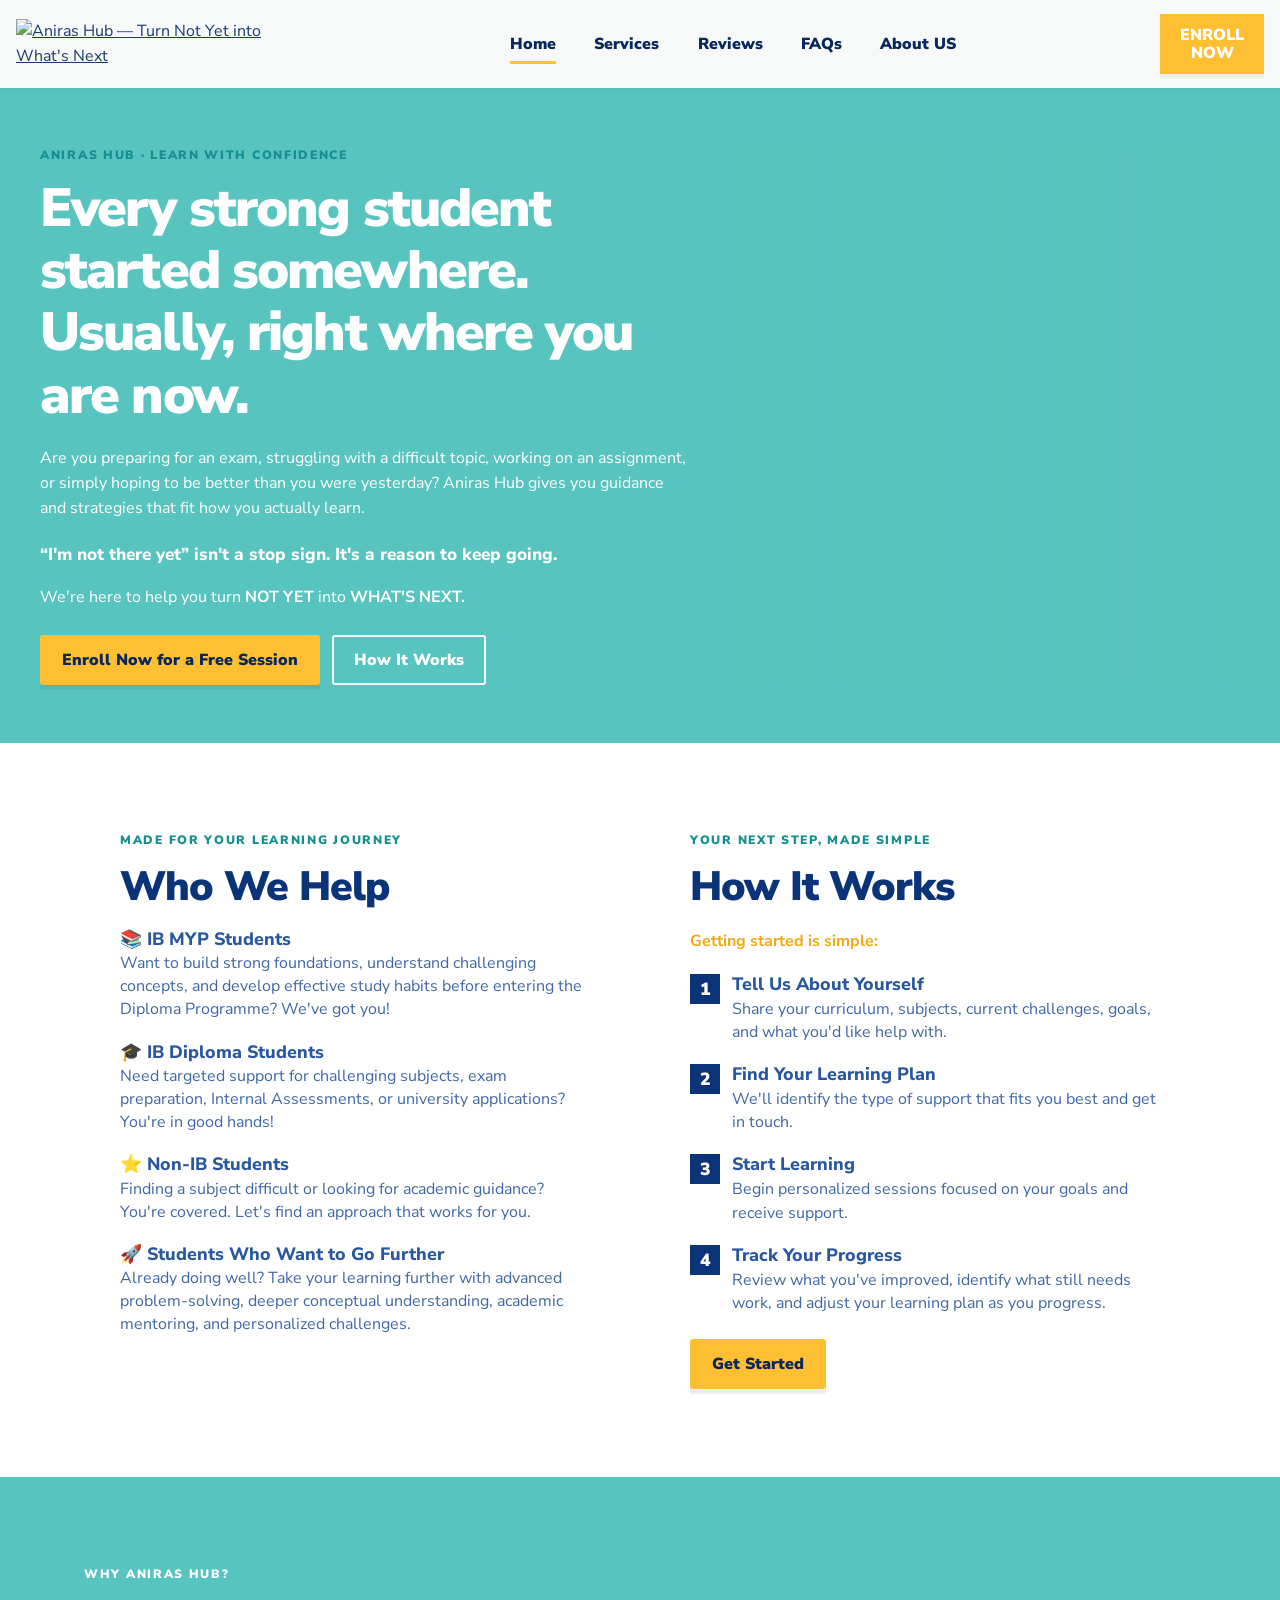
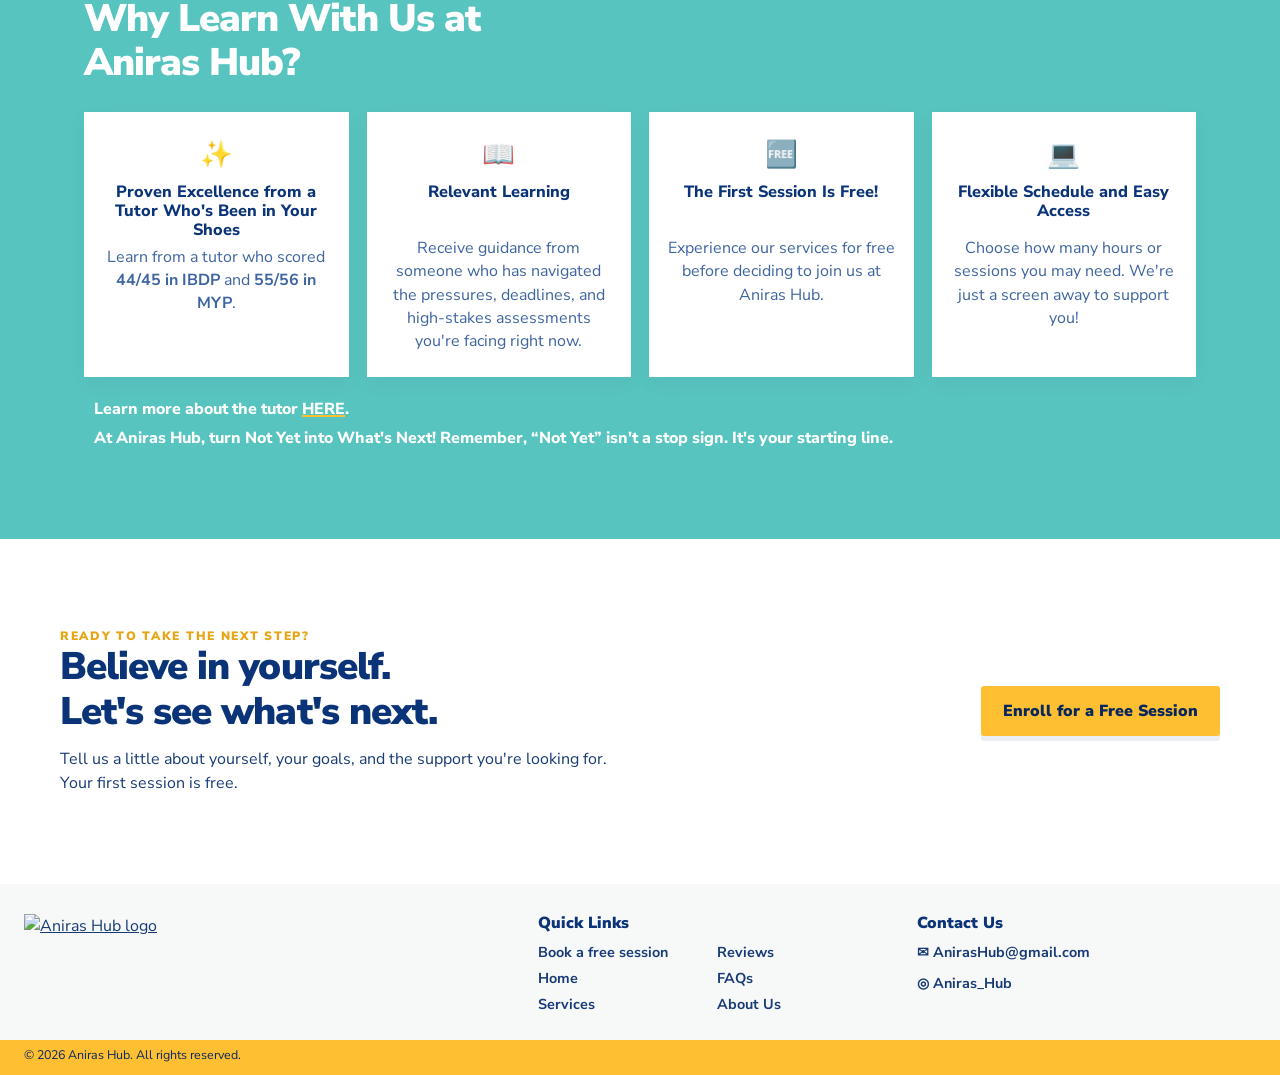
==== index.html @ 7d66f6ef "Add files via upload" ====
<!doctype html>
<html lang="en">
<head>
  <meta charset="utf-8">
  <meta name="viewport" content="width=device-width, initial-scale=1">
  <meta name="description" content="Personalized tutoring and academic guidance for IB MYP, IB Diploma, and other students at Aniras Hub.">
  <title>Aniras Hub | Turn Not Yet into What's Next</title>
  <link rel="icon" href="assets/aniras-hub-logo.png">
  <link rel="preconnect" href="https://fonts.googleapis.com">
  <link rel="preconnect" href="https://fonts.gstatic.com" crossorigin>
  <link href="https://fonts.googleapis.com/css2?family=Nunito+Sans:wght@400;500;600;700;800;900&display=swap" rel="stylesheet">
  <link rel="stylesheet" href="styles.css">
  <script src="script.js" defer></script>
</head>
<body>
  <div id="site-header"></div>
  <main>
    <section class="hero home-hero">
      <div class="hero-copy">
        <p class="eyebrow">ANIRAS HUB · LEARN WITH CONFIDENCE</p>
        <h1>Every strong student started somewhere.<br><span>Usually, right where you are now.</span></h1>
        <p>Are you preparing for an exam, struggling with a difficult topic, working on an assignment, or simply hoping to be better than you were yesterday? Aniras Hub gives you guidance and strategies that fit how you actually learn.</p>
        <p class="hero-emphasis">“I'm not there yet” isn't a stop sign. It's a reason to keep going.</p>
        <p>We're here to help you turn <strong>NOT YET</strong> into <strong>WHAT'S NEXT.</strong></p>
        <div class="button-row">
          <a class="button button-yellow" href="https://forms.gle/1qeqk1FDT8qyGmPd8" target="_blank" rel="noopener">Enroll Now for a Free Session</a>
          <a class="button button-outline" href="#who-we-help">How It Works</a>
        </div>
      </div>
      <div class="hero-photo-wrap">
        <!-- IMAGE LOCATION: replace assets/students.jpg with your own file or change the URL here. -->
        <img src="assets/students.jpg" alt="Students learning together in a library" class="hero-photo">
      </div>
    </section>

    <section class="split-section section-pad" id="who-we-help">
      <div class="who-list">
        <p class="eyebrow">MADE FOR YOUR LEARNING JOURNEY</p>
        <h2>Who We Help</h2>
        <article class="audience-item"><h3>📚 IB MYP Students</h3><p>Want to build strong foundations, understand challenging concepts, and develop effective study habits before entering the Diploma Programme? We've got you!</p></article>
        <article class="audience-item"><h3>🎓 IB Diploma Students</h3><p>Need targeted support for challenging subjects, exam preparation, Internal Assessments, or university applications? You're in good hands!</p></article>
        <article class="audience-item"><h3>⭐ Non-IB Students</h3><p>Finding a subject difficult or looking for academic guidance? You're covered. Let's find an approach that works for you.</p></article>
        <article class="audience-item"><h3>🚀 Students Who Want to Go Further</h3><p>Already doing well? Take your learning further with advanced problem-solving, deeper conceptual understanding, academic mentoring, and personalized challenges.</p></article>
      </div>
      <div class="steps-list">
        <p class="eyebrow">YOUR NEXT STEP, MADE SIMPLE</p>
        <h2>How It Works</h2>
        <p class="section-intro">Getting started is simple:</p>
        <ol class="steps">
          <li><span class="step-number">1</span><div><h3>Tell Us About Yourself</h3><p>Share your curriculum, subjects, current challenges, goals, and what you'd like help with.</p></div></li>
          <li><span class="step-number">2</span><div><h3>Find Your Learning Plan</h3><p>We'll identify the type of support that fits you best and get in touch.</p></div></li>
          <li><span class="step-number">3</span><div><h3>Start Learning</h3><p>Begin personalized sessions focused on your goals and receive support.</p></div></li>
          <li><span class="step-number">4</span><div><h3>Track Your Progress</h3><p>Review what you've improved, identify what still needs work, and adjust your learning plan as you progress.</p></div></li>
        </ol>
        <a class="button button-yellow" href="https://forms.gle/1qeqk1FDT8qyGmPd8" target="_blank" rel="noopener">Get Started</a>
      </div>
    </section>

    <section class="benefits-section section-pad">
      <div class="container">
        <p class="eyebrow eyebrow-light">WHY ANIRAS HUB?</p>
        <h2>Why Learn With Us at<br>Aniras Hub?</h2>
        <div class="benefit-grid">
          <article class="benefit-card"><span class="benefit-icon">✨</span><h3>Proven Excellence from a Tutor Who's Been in Your Shoes</h3><p>Learn from a tutor who scored <strong>44/45 in IBDP</strong> and <strong>55/56 in MYP</strong>.</p></article>
          <article class="benefit-card"><span class="benefit-icon">📖</span><h3>Relevant Learning</h3><p>Receive guidance from someone who has navigated the pressures, deadlines, and high-stakes assessments you're facing right now.</p></article>
          <article class="benefit-card"><span class="benefit-icon">🆓</span><h3>The First Session Is Free!</h3><p>Experience our services for free before deciding to join us at Aniras Hub.</p></article>
          <article class="benefit-card"><span class="benefit-icon">💻</span><h3>Flexible Schedule and Easy Access</h3><p>Choose how many hours or sessions you may need. We're just a screen away to support you!</p></article>
        </div>
        <p class="tutor-link">Learn more about the tutor <a href="about.html">HERE</a>.</p>
        <p class="brand-line">At Aniras Hub, turn Not Yet into What's Next! Remember, “Not Yet” isn't a stop sign. It's your starting line.</p>
      </div>
    </section>

    <section class="final-cta section-pad">
      <div><p class="eyebrow">READY TO TAKE THE NEXT STEP?</p><h2>Believe in yourself.<br>Let's see what's next.</h2><p>Tell us a little about yourself, your goals, and the support you're looking for.<br>Your first session is free.</p></div>
      <a class="button button-yellow" href="https://forms.gle/1qeqk1FDT8qyGmPd8" target="_blank" rel="noopener">Enroll for a Free Session</a>
    </section>
  </main>
  <div id="site-footer"></div>
</body>
</html>
---- styles.css ----
:root{--navy:#0b3478;--navy-dark:#08285d;--teal:#58c4bf;--teal-dark:#168f92;--yellow:#ffbf32;--yellow-hover:#e9a90e;--paper:#f7f8f8;--white:#fff;--ink:#183b76;--muted:#506b9b;--line:#dce7e8;--shadow:0 12px 32px rgba(9,47,104,.10);--radius:18px}*{box-sizing:border-box}html{scroll-behavior:smooth;scroll-padding-top:100px}body{margin:0;font-family:'Nunito Sans',Arial,sans-serif;color:var(--ink);line-height:1.55;background:#fff}img{max-width:100%;display:block}a{color:inherit}h1,h2,h3,p{margin-top:0}h1,h2,h3{line-height:1.16;color:var(--navy)}h1{font-size:clamp(2.25rem,4.5vw,4.25rem);font-weight:900;letter-spacing:-.035em;margin-bottom:1.2rem}h2{font-size:clamp(1.8rem,3vw,2.8rem);font-weight:900;letter-spacing:-.025em;margin-bottom:1.15rem}h3{font-size:1.12rem;font-weight:800;margin-bottom:.4rem}p{margin-bottom:1rem}.container{width:min(1160px,calc(100% - 48px));margin-inline:auto}.section-pad{padding:clamp(48px,7vw,88px) max(24px,calc((100vw - 1160px)/2))}.eyebrow{font-size:.76rem;letter-spacing:.14em;font-weight:900;color:var(--teal-dark);margin-bottom:.8rem}.eyebrow-light{color:#fff}.lead{font-size:1.2rem;font-weight:700}.button{display:inline-flex;justify-content:center;align-items:center;gap:.5rem;padding:13px 20px;border-radius:3px;font-weight:900;text-decoration:none;text-align:center;line-height:1.25;transition:background .2s ease,transform .2s ease,box-shadow .2s ease;border:2px solid transparent;cursor:pointer}.button:hover,.button:focus-visible{transform:translateY(-2px)}.button-yellow{background:var(--yellow);color:var(--navy-dark);box-shadow:0 5px 0 rgba(8,40,93,.08)}.button-yellow:hover,.button-yellow:focus-visible{background:var(--yellow-hover)}.button-outline{border-color:rgba(255,255,255,.9);color:#fff;background:transparent}.button-outline:hover,.button-outline:focus-visible{background:rgba(255,255,255,.16)}.button-row{display:flex;gap:12px;flex-wrap:wrap;margin-top:1.6rem}
/* Shared header and footer are inserted by script.js. */
.site-header{background:var(--paper);position:sticky;top:0;z-index:50;box-shadow:0 2px 8px rgba(0,0,0,.025)}.nav-inner{width:min(1280px,calc(100% - 32px));min-height:88px;margin:auto;display:flex;align-items:center;justify-content:space-between;gap:24px}.brand{display:flex;align-items:center;flex:0 1 290px;min-width:145px}.brand img{width:100%;max-width:275px;max-height:76px;object-fit:contain}.nav-links{display:flex;align-items:center;gap:clamp(16px,3vw,42px)}.nav-links a{position:relative;text-decoration:none;color:var(--navy-dark);font-size:1rem;font-weight:900;padding:12px 0;white-space:nowrap}.nav-links a::after{content:"";position:absolute;left:0;right:0;bottom:4px;height:3px;background:var(--yellow);transform:scaleX(0);transform-origin:left;transition:transform .2s ease}.nav-links a:hover::after,.nav-links a:focus-visible::after,.nav-links a[aria-current="page"]::after{transform:scaleX(1)}.nav-enroll{background:var(--yellow);color:#fff;text-decoration:none;font-weight:900;line-height:1.15;text-align:center;padding:12px 16px;min-width:104px;transition:background .2s ease;box-shadow:0 4px 0 rgba(8,40,93,.04)}.nav-enroll:hover,.nav-enroll:focus-visible{background:var(--yellow-hover)}.menu-toggle{display:none;background:none;border:0;color:var(--navy);font-size:1.8rem;cursor:pointer}.site-footer{background:var(--paper);border-bottom:6px solid var(--yellow)}.footer-inner{width:min(1280px,calc(100% - 48px));margin:auto;display:grid;grid-template-columns:1.4fr 1fr 1fr;gap:40px;padding:30px 0 24px;align-items:start}.footer-brand img{width:250px;max-height:90px;object-fit:contain}.footer-column h2{font-size:1rem;margin:0 0 8px;letter-spacing:0}.footer-links{display:grid;grid-template-columns:repeat(2,minmax(100px,1fr));gap:4px 18px}.footer-column a{font-size:.9rem;text-decoration:none;font-weight:700}.footer-column a:hover{text-decoration:underline;color:var(--teal-dark)}.contact-list{display:grid;gap:9px}.copyright{background:var(--yellow);color:var(--navy-dark);font-size:.78rem;padding:5px max(24px,calc((100vw - 1280px)/2));margin:0}
/* Home */.hero{background:var(--teal);color:#fff;position:relative;overflow:hidden}.home-hero{min-height:445px;display:grid;grid-template-columns:1.15fr .85fr;align-items:center;padding:58px max(24px,calc((100vw - 1200px)/2));gap:20px}.hero-copy{position:relative;z-index:2;max-width:700px}.hero-copy h1{color:#fff;font-size:clamp(2.2rem,4.2vw,3.7rem)}.hero-copy h1 span{color:#fff}.hero-copy p{max-width:650px}.hero-emphasis{font-size:1.08rem;font-weight:800;margin-top:1.35rem}.hero-photo-wrap{position:relative;align-self:stretch;min-height:330px;margin-right:calc((min(1200px,100vw - 48px) - 100vw)/2);overflow:hidden}.hero-photo-wrap::before{content:"";position:absolute;inset:0;z-index:1;pointer-events:none;background:linear-gradient(90deg,var(--teal) 0%,rgba(88,196,191,.68) 13%,rgba(88,196,191,.08) 48%,rgba(88,196,191,.05) 80%,var(--teal) 100%),linear-gradient(0deg,rgba(88,196,191,.35),transparent 30%,transparent 70%,rgba(88,196,191,.25))}.hero-photo{width:100%;height:100%;position:absolute;inset:0;object-fit:cover;object-position:center;mix-blend-mode:multiply;opacity:.94}.split-section{display:grid;grid-template-columns:1fr 1fr;gap:clamp(36px,8vw,100px);width:min(1160px,100%);margin:auto}.split-section h2{font-size:clamp(2rem,3.2vw,2.8rem)}.audience-item{margin:0 0 1.25rem}.audience-item h3{color:#2857a0;margin-bottom:.15rem}.audience-item p,.steps p{color:#3f67a5;margin-bottom:0;line-height:1.45}.section-intro{color:#f0a915;font-weight:700}.steps{padding:0;margin:20px 0 24px;list-style:none;display:grid;gap:20px}.steps li{display:grid;grid-template-columns:30px 1fr;gap:12px}.step-number{background:var(--navy);color:#fff;font-weight:900;font-size:1.1rem;text-align:center;height:30px;line-height:30px}.steps h3{color:#2857a0;margin-bottom:.2rem}.benefits-section{background:var(--teal);color:#fff}.benefits-section h2{color:#fff}.benefit-grid{display:grid;grid-template-columns:repeat(4,1fr);gap:18px;margin:26px 0 20px}.benefit-card{background:#fff;color:#3e65a0;padding:22px 18px 24px;text-align:center;min-height:210px;box-shadow:0 6px 18px rgba(8,40,93,.05)}.benefit-card h3{font-size:1.02rem;min-height:48px}.benefit-card p{margin-bottom:0;line-height:1.45}.benefit-icon{display:block;font-size:1.65rem;margin-bottom:8px}.tutor-link{font-weight:800;margin:14px 10px 4px}.tutor-link a{color:#fff;text-decoration:underline;text-decoration-color:var(--yellow);text-decoration-thickness:2px}.brand-line{font-weight:800;margin:0 10px}.final-cta{display:flex;align-items:center;justify-content:space-between;gap:30px}.final-cta h2{margin-bottom:12px}.final-cta p{margin-bottom:0}.final-cta .eyebrow{color:#e7a514}
/* Services */.page-hero{background:var(--teal);color:white;text-align:center;padding:65px 24px 72px}.page-hero h1{color:white;max-width:900px;margin-inline:auto}.page-hero>p:not(.eyebrow){max-width:750px;margin-inline:auto;font-size:1.08rem}.services-grid{display:grid;grid-template-columns:repeat(3,1fr);gap:24px;align-items:stretch}.service-card{background:#fff6d9;border:1px solid #f7d36b;border-radius:12px;padding:26px 25px;box-shadow:var(--shadow)}.service-card-head{display:flex;gap:10px;align-items:center;border-bottom:2px solid var(--yellow);padding-bottom:15px;margin-bottom:15px}.service-card-head>span{font-size:1.6rem}.service-card h2{font-size:1.25rem;margin:0}.service-card ul{margin:0;padding-left:22px;color:#345d9d}.service-card li{padding:3px 0}.support-cta{background:var(--teal);text-align:center;color:#fff}.support-cta h2{color:#fff}.support-cta p:not(.eyebrow){max-width:780px;margin:0 auto 24px}
/* Reviews */.review-hero{background:var(--teal);text-align:center;color:#fff;padding:68px 24px 76px}.review-hero h1{color:#fff}.review-hero p:not(.eyebrow){max-width:720px;margin:0 auto 8px}.review-carousel-section{max-width:1200px;margin:auto}.carousel-heading{display:flex;justify-content:space-between;align-items:end;gap:20px;margin-bottom:24px}.carousel-heading h2{margin-bottom:0}.carousel-controls{display:flex;gap:10px}.arrow-button{width:46px;height:46px;border:2px solid var(--navy);border-radius:50%;background:#fff;color:var(--navy);font-size:1.5rem;cursor:pointer;transition:background .2s,color .2s}.arrow-button:hover,.arrow-button:focus-visible{background:var(--navy);color:#fff}.review-viewport{overflow:hidden;touch-action:pan-y;cursor:grab}.review-viewport:active{cursor:grabbing}.review-track{display:grid;grid-template-columns:repeat(2,minmax(0,1fr));gap:24px;transition:transform .42s ease}.review-card{position:relative;border:2px dashed var(--teal);border-radius:18px;padding:34px 32px;min-height:250px;background:#fff;box-shadow:var(--shadow);display:flex;flex-direction:column;justify-content:center}.quote-mark{position:absolute;top:2px;left:16px;font-family:Georgia,serif;font-size:4rem;color:var(--teal);line-height:1}.review-card>p:not(.review-author){font-size:1.08rem;line-height:1.65}.review-author{font-weight:900;color:var(--navy);margin:8px 0 0 auto}.review-placeholder{background:#f7fbfb}.review-placeholder h3{font-size:1.4rem;margin-top:22px}.review-placeholder a{color:var(--navy);font-weight:900}.carousel-hint{font-size:.86rem;color:var(--muted);margin-top:14px}.review-invite{background:var(--teal);color:#fff;text-align:center}.review-invite h2{color:#fff}.review-invite p:not(.eyebrow){max-width:650px;margin:0 auto 24px}.review-bottom-cta{text-align:center}.review-bottom-cta h2{max-width:760px;margin-inline:auto}.review-bottom-cta p{margin-bottom:22px}
/* FAQs */.faq-hero{background:var(--teal);text-align:center;color:#fff;padding:62px 24px 55px}.faq-hero h1{color:#fff}.faq-list{max-width:960px;padding-top:44px;padding-bottom:80px}.faq-item{border-bottom:1px solid rgba(9,52,120,.14);padding:8px 0}.faq-item summary{cursor:pointer;list-style:none;position:relative;display:block;padding:12px 44px 12px 16px;background:#fff8e5;color:var(--navy);font-weight:900;border-radius:12px;transition:background .2s}.faq-item summary::-webkit-details-marker{display:none}.faq-item summary::after{content:"+";position:absolute;right:16px;top:50%;transform:translateY(-50%);font-size:1.45rem;color:#c28a00}.faq-item[open] summary{background:var(--yellow)}.faq-item[open] summary::after{content:"−"}.faq-answer{padding:16px 20px 18px;color:#3e6195}.faq-answer p:last-child{margin-bottom:0}.faq-answer a{color:var(--navy);font-weight:900;text-decoration-color:var(--yellow);text-decoration-thickness:2px}
/* About */.about-hero{background:var(--teal);color:#fff;display:grid;grid-template-columns:1.25fr .75fr;align-items:center;gap:clamp(32px,7vw,90px)}.about-hero h1,.about-hero h2{color:#fff}.about-hero h1{margin-bottom:.6rem}.about-hero h2{font-size:1.7rem}.about-hero p{max-width:740px}.founder-photo-frame{border:8px solid rgba(255,255,255,.55);border-radius:180px 180px 18px 18px;overflow:hidden;max-width:360px;justify-self:center;box-shadow:0 20px 40px rgba(8,40,93,.12)}.founder-photo-frame img{width:100%;aspect-ratio:4/5;object-fit:cover;object-position:center top}.about-story{background:#fff}.narrow-copy{max-width:850px}.narrow-copy h2{max-width:650px}.narrow-copy p{font-size:1.07rem;color:#3e6195}.quote-section{background:#fff8e5;text-align:center}.quote-large{font-size:clamp(1.8rem,4vw,3.2rem);font-weight:900;color:var(--navy);line-height:1.3;max-width:950px;margin:0 auto 20px}.quote-large span{color:#13999b}.quote-small{font-size:1.1rem;font-weight:800;color:#4168a3;margin-bottom:0}.values-section{background:#f7f9fb}.values-grid{display:grid;grid-template-columns:repeat(4,1fr);gap:18px;margin-top:30px}.values-grid article{background:#fff;border-radius:12px;padding:22px;box-shadow:var(--shadow)}.values-grid article>span{color:#e7a514;font-size:1.7rem;font-weight:900}.values-grid h3{margin-top:12px}.values-grid p{color:#526c9b;margin-bottom:0}.about-contact{text-align:center}.about-contact p{color:#526c9b}.contact-links{display:flex;justify-content:center;gap:18px;flex-wrap:wrap}.contact-links a{font-weight:900;text-decoration:none;border:1px solid var(--line);padding:12px 18px;border-radius:8px}.contact-links a:hover{background:#f3f9f9}.about-final-cta{background:var(--teal);text-align:center}.cta-panel{max-width:760px;margin:auto;background:#ffda78;padding:clamp(28px,5vw,52px);border-radius:4px}.cta-panel h2{font-size:clamp(1.7rem,3.5vw,2.5rem)}.cta-panel p:not(.eyebrow){max-width:580px;margin:0 auto 24px}
@media(max-width:950px){.nav-inner{min-height:76px}.brand{flex-basis:220px}.brand img{max-width:220px}.nav-links{gap:18px}.nav-links a{font-size:.92rem}.home-hero{grid-template-columns:1fr .72fr}.hero-photo-wrap{margin-right:-24px}.benefit-grid{grid-template-columns:repeat(2,1fr)}.services-grid{gap:14px}.service-card{padding:20px 18px}.footer-inner{grid-template-columns:1fr 1fr}.footer-brand{grid-column:1/-1}.footer-brand img{max-width:220px}.values-grid{grid-template-columns:repeat(2,1fr)}}
@media(max-width:700px){.container{width:min(100% - 36px,560px)}.nav-inner{width:calc(100% - 28px);min-height:72px;gap:10px}.brand{flex:1 1 auto;max-width:220px}.brand img{max-width:200px;max-height:62px}.menu-toggle{display:block;order:3}.nav-enroll{font-size:.78rem;min-width:84px;padding:10px}.nav-links{display:none;position:absolute;top:100%;left:0;right:0;background:var(--paper);padding:12px 22px 22px;box-shadow:0 12px 18px rgba(0,0,0,.08);flex-direction:column;align-items:stretch;gap:0}.nav-links.is-open{display:flex}.nav-links a{padding:13px 4px;font-size:1rem}.nav-links a::after{bottom:6px;right:auto;width:54px}.home-hero{display:flex;flex-direction:column;align-items:stretch;padding:42px 22px 0;gap:22px}.hero-copy h1{font-size:clamp(2.1rem,9vw,3rem)}.hero-photo-wrap{height:260px;min-height:260px;margin:0 -22px}.hero-photo-wrap::before{background:linear-gradient(180deg,var(--teal) 0%,rgba(88,196,191,.08) 28%,rgba(88,196,191,.02) 65%,var(--teal) 100%),linear-gradient(90deg,rgba(88,196,191,.15),transparent 20%,transparent 80%,rgba(88,196,191,.15))}.hero-photo{mix-blend-mode:multiply}.button-row{align-items:stretch}.button-row .button{flex:1 1 190px}.split-section{grid-template-columns:1fr;gap:38px;padding:46px 22px}.benefits-section{padding:46px 22px}.benefit-grid{grid-template-columns:1fr 1fr;gap:12px}.benefit-card{padding:18px 12px;min-height:0}.benefit-card h3{font-size:.96rem;min-height:0}.final-cta{align-items:flex-start;flex-direction:column;padding:48px 22px}.footer-inner{width:calc(100% - 36px);grid-template-columns:1fr 1fr;gap:24px 16px;padding:26px 0}.footer-brand{grid-column:1/-1}.footer-brand img{max-width:205px}.footer-links{grid-template-columns:1fr;gap:7px}.footer-column h2{font-size:.98rem}.footer-column a{font-size:.83rem;overflow-wrap:anywhere}.copyright{padding:6px 18px}.page-hero,.review-hero{padding:48px 20px}.services-grid{grid-template-columns:1fr;padding-top:34px;padding-bottom:42px}.service-card{padding:24px}.support-cta{padding:48px 22px}.carousel-heading{align-items:start}.carousel-heading h2{font-size:1.7rem}.review-track{grid-template-columns:repeat(2, minmax(82vw,1fr));gap:14px}.review-card{padding:34px 22px 24px;min-height:285px}.review-card>p:not(.review-author){font-size:1rem}.review-carousel-section{padding:46px 18px}.arrow-button{width:40px;height:40px}.review-invite,.review-bottom-cta{padding:48px 22px}.faq-list{padding:30px 18px 58px}.faq-item summary{font-size:.96rem;padding:13px 42px 13px 13px}.faq-answer{padding:14px 12px}.about-hero{grid-template-columns:1fr;padding:46px 22px;gap:26px}.about-hero-copy{order:1}.founder-photo-frame{order:0;width:min(250px,75%)}.about-story,.quote-section,.values-section,.about-contact,.about-final-cta{padding:46px 22px}.values-grid{grid-template-columns:1fr}.contact-links{flex-direction:column;align-items:stretch}.cta-panel{padding:30px 20px}}
@media(prefers-reduced-motion:reduce){html{scroll-behavior:auto}*,*::before,*::after{transition:none!important;animation:none!important}}
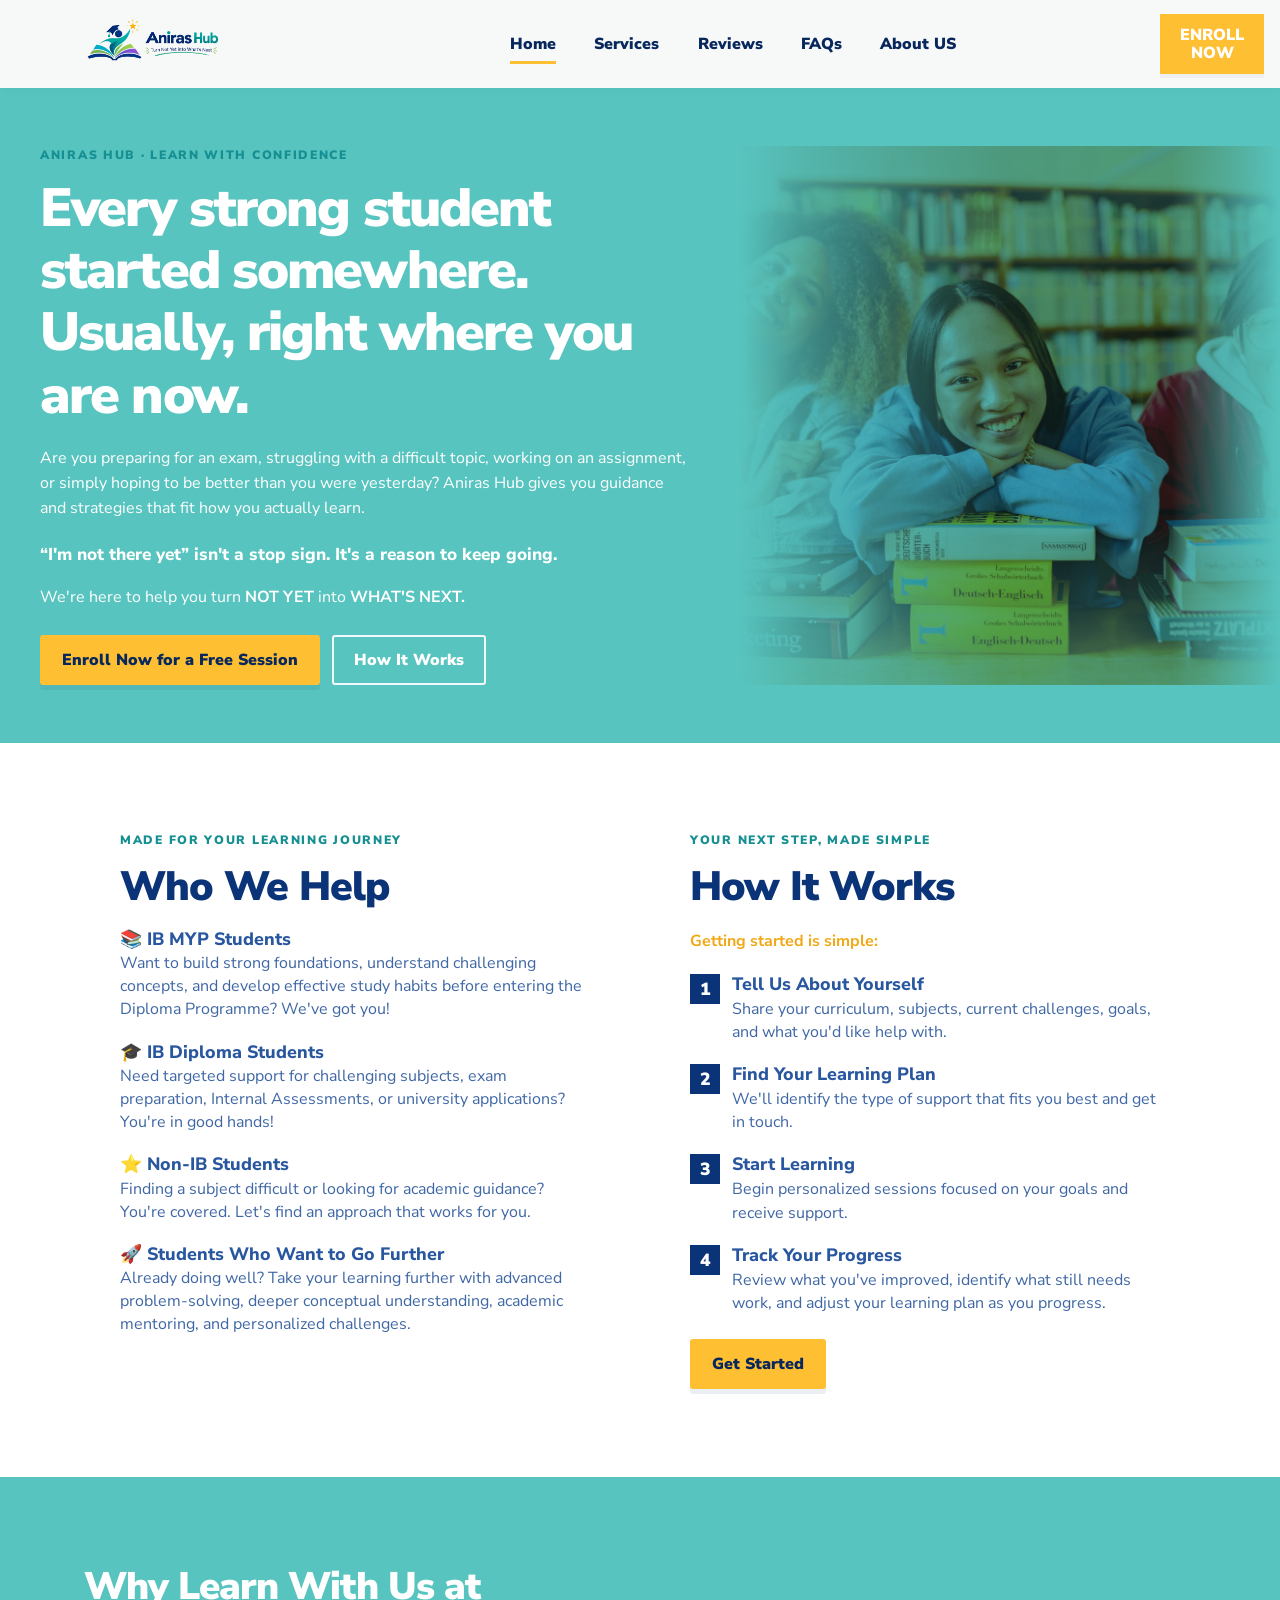
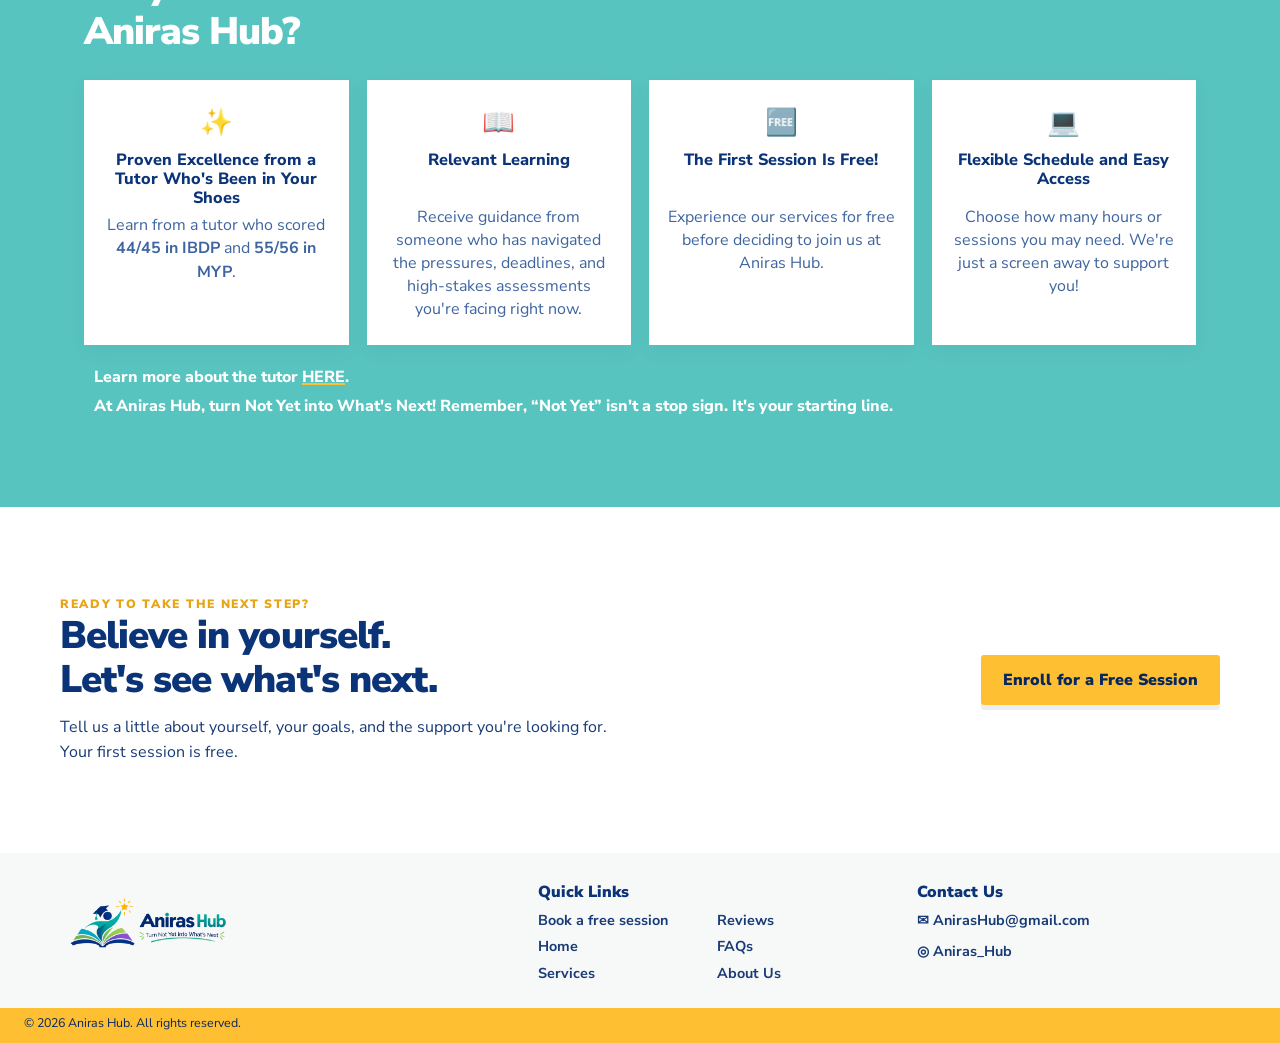
==== commit c847fd72: "Update index.html" ====
--- a/index.html
+++ b/index.html
@@ -58,7 +58,6 @@
 
     <section class="benefits-section section-pad">
       <div class="container">
-        <p class="eyebrow eyebrow-light">WHY ANIRAS HUB?</p>
         <h2>Why Learn With Us at<br>Aniras Hub?</h2>
         <div class="benefit-grid">
           <article class="benefit-card"><span class="benefit-icon">✨</span><h3>Proven Excellence from a Tutor Who's Been in Your Shoes</h3><p>Learn from a tutor who scored <strong>44/45 in IBDP</strong> and <strong>55/56 in MYP</strong>.</p></article>
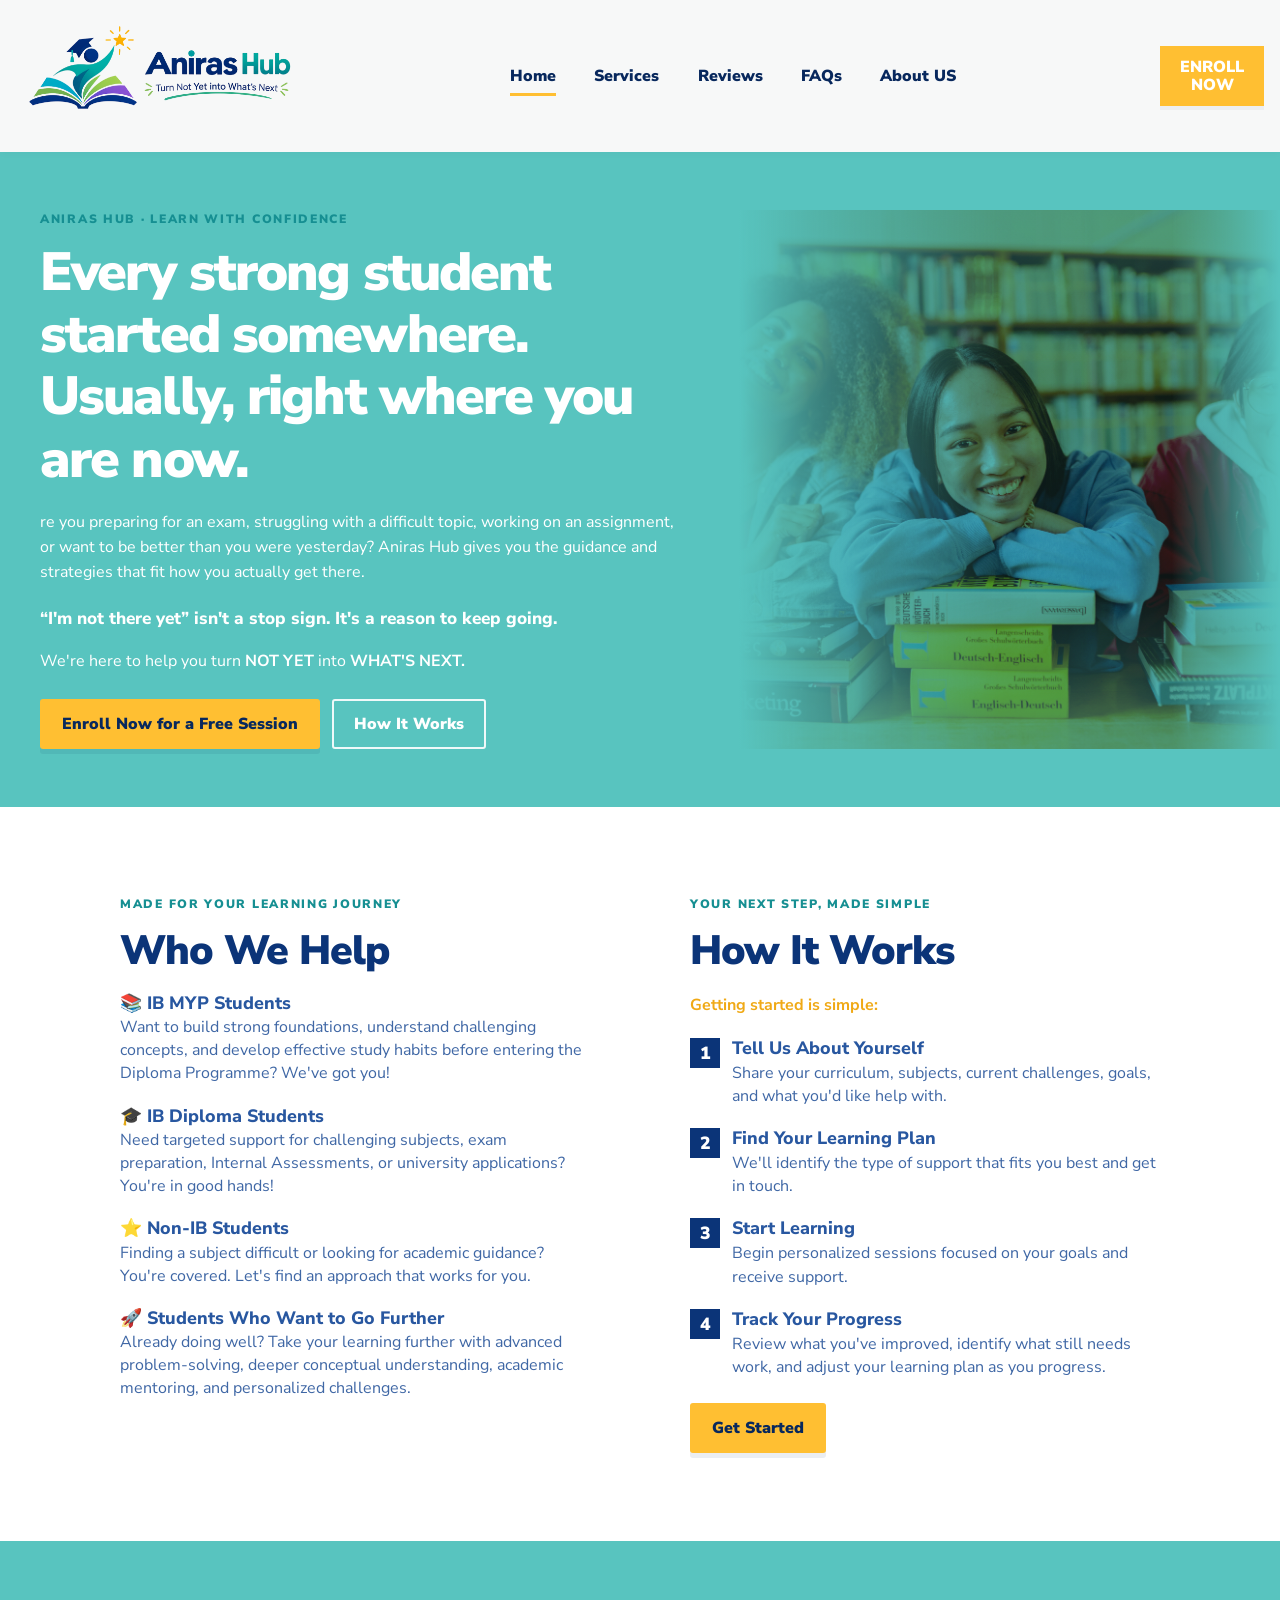
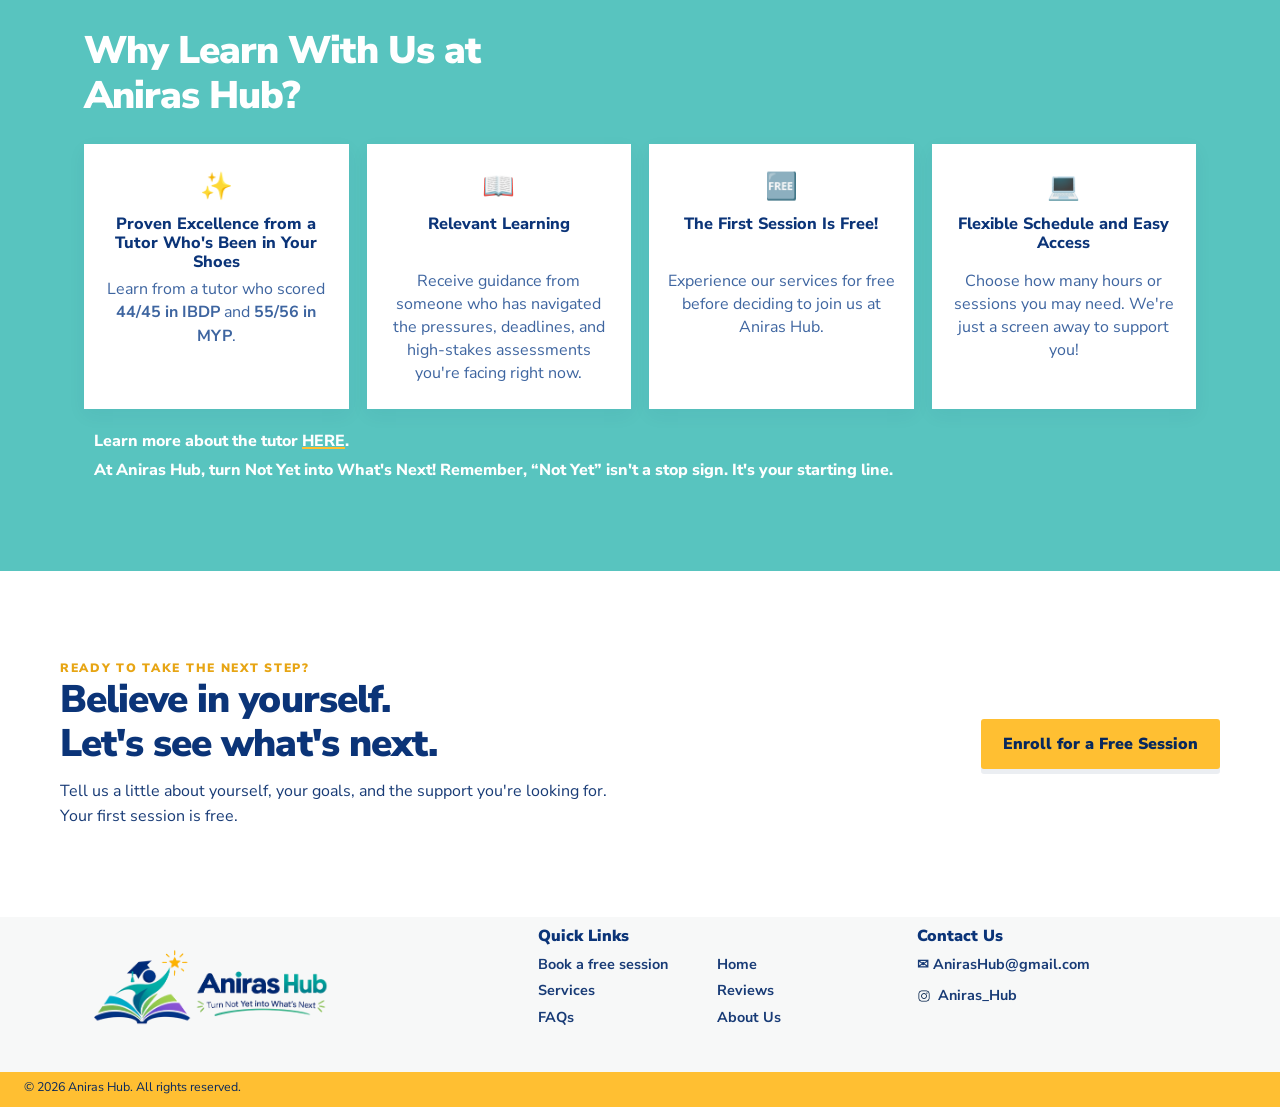
==== commit 6fc9f221: "Update index.html" ====
--- a/index.html
+++ b/index.html
@@ -19,7 +19,7 @@
       <div class="hero-copy">
         <p class="eyebrow">ANIRAS HUB · LEARN WITH CONFIDENCE</p>
         <h1>Every strong student started somewhere.<br><span>Usually, right where you are now.</span></h1>
-        <p>Are you preparing for an exam, struggling with a difficult topic, working on an assignment, or simply hoping to be better than you were yesterday? Aniras Hub gives you guidance and strategies that fit how you actually learn.</p>
+        <p>re you preparing for an exam, struggling with a difficult topic, working on an assignment, or want to be better than you were yesterday? Aniras Hub gives you the guidance and strategies that fit how you actually get there.</p>
         <p class="hero-emphasis">“I'm not there yet” isn't a stop sign. It's a reason to keep going.</p>
         <p>We're here to help you turn <strong>NOT YET</strong> into <strong>WHAT'S NEXT.</strong></p>
         <div class="button-row">
--- a/styles.css
+++ b/styles.css
@@ -1,11 +1,1397 @@
-:root{--navy:#0b3478;--navy-dark:#08285d;--teal:#58c4bf;--teal-dark:#168f92;--yellow:#ffbf32;--yellow-hover:#e9a90e;--paper:#f7f8f8;--white:#fff;--ink:#183b76;--muted:#506b9b;--line:#dce7e8;--shadow:0 12px 32px rgba(9,47,104,.10);--radius:18px}*{box-sizing:border-box}html{scroll-behavior:smooth;scroll-padding-top:100px}body{margin:0;font-family:'Nunito Sans',Arial,sans-serif;color:var(--ink);line-height:1.55;background:#fff}img{max-width:100%;display:block}a{color:inherit}h1,h2,h3,p{margin-top:0}h1,h2,h3{line-height:1.16;color:var(--navy)}h1{font-size:clamp(2.25rem,4.5vw,4.25rem);font-weight:900;letter-spacing:-.035em;margin-bottom:1.2rem}h2{font-size:clamp(1.8rem,3vw,2.8rem);font-weight:900;letter-spacing:-.025em;margin-bottom:1.15rem}h3{font-size:1.12rem;font-weight:800;margin-bottom:.4rem}p{margin-bottom:1rem}.container{width:min(1160px,calc(100% - 48px));margin-inline:auto}.section-pad{padding:clamp(48px,7vw,88px) max(24px,calc((100vw - 1160px)/2))}.eyebrow{font-size:.76rem;letter-spacing:.14em;font-weight:900;color:var(--teal-dark);margin-bottom:.8rem}.eyebrow-light{color:#fff}.lead{font-size:1.2rem;font-weight:700}.button{display:inline-flex;justify-content:center;align-items:center;gap:.5rem;padding:13px 20px;border-radius:3px;font-weight:900;text-decoration:none;text-align:center;line-height:1.25;transition:background .2s ease,transform .2s ease,box-shadow .2s ease;border:2px solid transparent;cursor:pointer}.button:hover,.button:focus-visible{transform:translateY(-2px)}.button-yellow{background:var(--yellow);color:var(--navy-dark);box-shadow:0 5px 0 rgba(8,40,93,.08)}.button-yellow:hover,.button-yellow:focus-visible{background:var(--yellow-hover)}.button-outline{border-color:rgba(255,255,255,.9);color:#fff;background:transparent}.button-outline:hover,.button-outline:focus-visible{background:rgba(255,255,255,.16)}.button-row{display:flex;gap:12px;flex-wrap:wrap;margin-top:1.6rem}
-/* Shared header and footer are inserted by script.js. */
-.site-header{background:var(--paper);position:sticky;top:0;z-index:50;box-shadow:0 2px 8px rgba(0,0,0,.025)}.nav-inner{width:min(1280px,calc(100% - 32px));min-height:88px;margin:auto;display:flex;align-items:center;justify-content:space-between;gap:24px}.brand{display:flex;align-items:center;flex:0 1 290px;min-width:145px}.brand img{width:100%;max-width:275px;max-height:76px;object-fit:contain}.nav-links{display:flex;align-items:center;gap:clamp(16px,3vw,42px)}.nav-links a{position:relative;text-decoration:none;color:var(--navy-dark);font-size:1rem;font-weight:900;padding:12px 0;white-space:nowrap}.nav-links a::after{content:"";position:absolute;left:0;right:0;bottom:4px;height:3px;background:var(--yellow);transform:scaleX(0);transform-origin:left;transition:transform .2s ease}.nav-links a:hover::after,.nav-links a:focus-visible::after,.nav-links a[aria-current="page"]::after{transform:scaleX(1)}.nav-enroll{background:var(--yellow);color:#fff;text-decoration:none;font-weight:900;line-height:1.15;text-align:center;padding:12px 16px;min-width:104px;transition:background .2s ease;box-shadow:0 4px 0 rgba(8,40,93,.04)}.nav-enroll:hover,.nav-enroll:focus-visible{background:var(--yellow-hover)}.menu-toggle{display:none;background:none;border:0;color:var(--navy);font-size:1.8rem;cursor:pointer}.site-footer{background:var(--paper);border-bottom:6px solid var(--yellow)}.footer-inner{width:min(1280px,calc(100% - 48px));margin:auto;display:grid;grid-template-columns:1.4fr 1fr 1fr;gap:40px;padding:30px 0 24px;align-items:start}.footer-brand img{width:250px;max-height:90px;object-fit:contain}.footer-column h2{font-size:1rem;margin:0 0 8px;letter-spacing:0}.footer-links{display:grid;grid-template-columns:repeat(2,minmax(100px,1fr));gap:4px 18px}.footer-column a{font-size:.9rem;text-decoration:none;font-weight:700}.footer-column a:hover{text-decoration:underline;color:var(--teal-dark)}.contact-list{display:grid;gap:9px}.copyright{background:var(--yellow);color:var(--navy-dark);font-size:.78rem;padding:5px max(24px,calc((100vw - 1280px)/2));margin:0}
-/* Home */.hero{background:var(--teal);color:#fff;position:relative;overflow:hidden}.home-hero{min-height:445px;display:grid;grid-template-columns:1.15fr .85fr;align-items:center;padding:58px max(24px,calc((100vw - 1200px)/2));gap:20px}.hero-copy{position:relative;z-index:2;max-width:700px}.hero-copy h1{color:#fff;font-size:clamp(2.2rem,4.2vw,3.7rem)}.hero-copy h1 span{color:#fff}.hero-copy p{max-width:650px}.hero-emphasis{font-size:1.08rem;font-weight:800;margin-top:1.35rem}.hero-photo-wrap{position:relative;align-self:stretch;min-height:330px;margin-right:calc((min(1200px,100vw - 48px) - 100vw)/2);overflow:hidden}.hero-photo-wrap::before{content:"";position:absolute;inset:0;z-index:1;pointer-events:none;background:linear-gradient(90deg,var(--teal) 0%,rgba(88,196,191,.68) 13%,rgba(88,196,191,.08) 48%,rgba(88,196,191,.05) 80%,var(--teal) 100%),linear-gradient(0deg,rgba(88,196,191,.35),transparent 30%,transparent 70%,rgba(88,196,191,.25))}.hero-photo{width:100%;height:100%;position:absolute;inset:0;object-fit:cover;object-position:center;mix-blend-mode:multiply;opacity:.94}.split-section{display:grid;grid-template-columns:1fr 1fr;gap:clamp(36px,8vw,100px);width:min(1160px,100%);margin:auto}.split-section h2{font-size:clamp(2rem,3.2vw,2.8rem)}.audience-item{margin:0 0 1.25rem}.audience-item h3{color:#2857a0;margin-bottom:.15rem}.audience-item p,.steps p{color:#3f67a5;margin-bottom:0;line-height:1.45}.section-intro{color:#f0a915;font-weight:700}.steps{padding:0;margin:20px 0 24px;list-style:none;display:grid;gap:20px}.steps li{display:grid;grid-template-columns:30px 1fr;gap:12px}.step-number{background:var(--navy);color:#fff;font-weight:900;font-size:1.1rem;text-align:center;height:30px;line-height:30px}.steps h3{color:#2857a0;margin-bottom:.2rem}.benefits-section{background:var(--teal);color:#fff}.benefits-section h2{color:#fff}.benefit-grid{display:grid;grid-template-columns:repeat(4,1fr);gap:18px;margin:26px 0 20px}.benefit-card{background:#fff;color:#3e65a0;padding:22px 18px 24px;text-align:center;min-height:210px;box-shadow:0 6px 18px rgba(8,40,93,.05)}.benefit-card h3{font-size:1.02rem;min-height:48px}.benefit-card p{margin-bottom:0;line-height:1.45}.benefit-icon{display:block;font-size:1.65rem;margin-bottom:8px}.tutor-link{font-weight:800;margin:14px 10px 4px}.tutor-link a{color:#fff;text-decoration:underline;text-decoration-color:var(--yellow);text-decoration-thickness:2px}.brand-line{font-weight:800;margin:0 10px}.final-cta{display:flex;align-items:center;justify-content:space-between;gap:30px}.final-cta h2{margin-bottom:12px}.final-cta p{margin-bottom:0}.final-cta .eyebrow{color:#e7a514}
-/* Services */.page-hero{background:var(--teal);color:white;text-align:center;padding:65px 24px 72px}.page-hero h1{color:white;max-width:900px;margin-inline:auto}.page-hero>p:not(.eyebrow){max-width:750px;margin-inline:auto;font-size:1.08rem}.services-grid{display:grid;grid-template-columns:repeat(3,1fr);gap:24px;align-items:stretch}.service-card{background:#fff6d9;border:1px solid #f7d36b;border-radius:12px;padding:26px 25px;box-shadow:var(--shadow)}.service-card-head{display:flex;gap:10px;align-items:center;border-bottom:2px solid var(--yellow);padding-bottom:15px;margin-bottom:15px}.service-card-head>span{font-size:1.6rem}.service-card h2{font-size:1.25rem;margin:0}.service-card ul{margin:0;padding-left:22px;color:#345d9d}.service-card li{padding:3px 0}.support-cta{background:var(--teal);text-align:center;color:#fff}.support-cta h2{color:#fff}.support-cta p:not(.eyebrow){max-width:780px;margin:0 auto 24px}
-/* Reviews */.review-hero{background:var(--teal);text-align:center;color:#fff;padding:68px 24px 76px}.review-hero h1{color:#fff}.review-hero p:not(.eyebrow){max-width:720px;margin:0 auto 8px}.review-carousel-section{max-width:1200px;margin:auto}.carousel-heading{display:flex;justify-content:space-between;align-items:end;gap:20px;margin-bottom:24px}.carousel-heading h2{margin-bottom:0}.carousel-controls{display:flex;gap:10px}.arrow-button{width:46px;height:46px;border:2px solid var(--navy);border-radius:50%;background:#fff;color:var(--navy);font-size:1.5rem;cursor:pointer;transition:background .2s,color .2s}.arrow-button:hover,.arrow-button:focus-visible{background:var(--navy);color:#fff}.review-viewport{overflow:hidden;touch-action:pan-y;cursor:grab}.review-viewport:active{cursor:grabbing}.review-track{display:grid;grid-template-columns:repeat(2,minmax(0,1fr));gap:24px;transition:transform .42s ease}.review-card{position:relative;border:2px dashed var(--teal);border-radius:18px;padding:34px 32px;min-height:250px;background:#fff;box-shadow:var(--shadow);display:flex;flex-direction:column;justify-content:center}.quote-mark{position:absolute;top:2px;left:16px;font-family:Georgia,serif;font-size:4rem;color:var(--teal);line-height:1}.review-card>p:not(.review-author){font-size:1.08rem;line-height:1.65}.review-author{font-weight:900;color:var(--navy);margin:8px 0 0 auto}.review-placeholder{background:#f7fbfb}.review-placeholder h3{font-size:1.4rem;margin-top:22px}.review-placeholder a{color:var(--navy);font-weight:900}.carousel-hint{font-size:.86rem;color:var(--muted);margin-top:14px}.review-invite{background:var(--teal);color:#fff;text-align:center}.review-invite h2{color:#fff}.review-invite p:not(.eyebrow){max-width:650px;margin:0 auto 24px}.review-bottom-cta{text-align:center}.review-bottom-cta h2{max-width:760px;margin-inline:auto}.review-bottom-cta p{margin-bottom:22px}
-/* FAQs */.faq-hero{background:var(--teal);text-align:center;color:#fff;padding:62px 24px 55px}.faq-hero h1{color:#fff}.faq-list{max-width:960px;padding-top:44px;padding-bottom:80px}.faq-item{border-bottom:1px solid rgba(9,52,120,.14);padding:8px 0}.faq-item summary{cursor:pointer;list-style:none;position:relative;display:block;padding:12px 44px 12px 16px;background:#fff8e5;color:var(--navy);font-weight:900;border-radius:12px;transition:background .2s}.faq-item summary::-webkit-details-marker{display:none}.faq-item summary::after{content:"+";position:absolute;right:16px;top:50%;transform:translateY(-50%);font-size:1.45rem;color:#c28a00}.faq-item[open] summary{background:var(--yellow)}.faq-item[open] summary::after{content:"−"}.faq-answer{padding:16px 20px 18px;color:#3e6195}.faq-answer p:last-child{margin-bottom:0}.faq-answer a{color:var(--navy);font-weight:900;text-decoration-color:var(--yellow);text-decoration-thickness:2px}
-/* About */.about-hero{background:var(--teal);color:#fff;display:grid;grid-template-columns:1.25fr .75fr;align-items:center;gap:clamp(32px,7vw,90px)}.about-hero h1,.about-hero h2{color:#fff}.about-hero h1{margin-bottom:.6rem}.about-hero h2{font-size:1.7rem}.about-hero p{max-width:740px}.founder-photo-frame{border:8px solid rgba(255,255,255,.55);border-radius:180px 180px 18px 18px;overflow:hidden;max-width:360px;justify-self:center;box-shadow:0 20px 40px rgba(8,40,93,.12)}.founder-photo-frame img{width:100%;aspect-ratio:4/5;object-fit:cover;object-position:center top}.about-story{background:#fff}.narrow-copy{max-width:850px}.narrow-copy h2{max-width:650px}.narrow-copy p{font-size:1.07rem;color:#3e6195}.quote-section{background:#fff8e5;text-align:center}.quote-large{font-size:clamp(1.8rem,4vw,3.2rem);font-weight:900;color:var(--navy);line-height:1.3;max-width:950px;margin:0 auto 20px}.quote-large span{color:#13999b}.quote-small{font-size:1.1rem;font-weight:800;color:#4168a3;margin-bottom:0}.values-section{background:#f7f9fb}.values-grid{display:grid;grid-template-columns:repeat(4,1fr);gap:18px;margin-top:30px}.values-grid article{background:#fff;border-radius:12px;padding:22px;box-shadow:var(--shadow)}.values-grid article>span{color:#e7a514;font-size:1.7rem;font-weight:900}.values-grid h3{margin-top:12px}.values-grid p{color:#526c9b;margin-bottom:0}.about-contact{text-align:center}.about-contact p{color:#526c9b}.contact-links{display:flex;justify-content:center;gap:18px;flex-wrap:wrap}.contact-links a{font-weight:900;text-decoration:none;border:1px solid var(--line);padding:12px 18px;border-radius:8px}.contact-links a:hover{background:#f3f9f9}.about-final-cta{background:var(--teal);text-align:center}.cta-panel{max-width:760px;margin:auto;background:#ffda78;padding:clamp(28px,5vw,52px);border-radius:4px}.cta-panel h2{font-size:clamp(1.7rem,3.5vw,2.5rem)}.cta-panel p:not(.eyebrow){max-width:580px;margin:0 auto 24px}
-@media(max-width:950px){.nav-inner{min-height:76px}.brand{flex-basis:220px}.brand img{max-width:220px}.nav-links{gap:18px}.nav-links a{font-size:.92rem}.home-hero{grid-template-columns:1fr .72fr}.hero-photo-wrap{margin-right:-24px}.benefit-grid{grid-template-columns:repeat(2,1fr)}.services-grid{gap:14px}.service-card{padding:20px 18px}.footer-inner{grid-template-columns:1fr 1fr}.footer-brand{grid-column:1/-1}.footer-brand img{max-width:220px}.values-grid{grid-template-columns:repeat(2,1fr)}}
-@media(max-width:700px){.container{width:min(100% - 36px,560px)}.nav-inner{width:calc(100% - 28px);min-height:72px;gap:10px}.brand{flex:1 1 auto;max-width:220px}.brand img{max-width:200px;max-height:62px}.menu-toggle{display:block;order:3}.nav-enroll{font-size:.78rem;min-width:84px;padding:10px}.nav-links{display:none;position:absolute;top:100%;left:0;right:0;background:var(--paper);padding:12px 22px 22px;box-shadow:0 12px 18px rgba(0,0,0,.08);flex-direction:column;align-items:stretch;gap:0}.nav-links.is-open{display:flex}.nav-links a{padding:13px 4px;font-size:1rem}.nav-links a::after{bottom:6px;right:auto;width:54px}.home-hero{display:flex;flex-direction:column;align-items:stretch;padding:42px 22px 0;gap:22px}.hero-copy h1{font-size:clamp(2.1rem,9vw,3rem)}.hero-photo-wrap{height:260px;min-height:260px;margin:0 -22px}.hero-photo-wrap::before{background:linear-gradient(180deg,var(--teal) 0%,rgba(88,196,191,.08) 28%,rgba(88,196,191,.02) 65%,var(--teal) 100%),linear-gradient(90deg,rgba(88,196,191,.15),transparent 20%,transparent 80%,rgba(88,196,191,.15))}.hero-photo{mix-blend-mode:multiply}.button-row{align-items:stretch}.button-row .button{flex:1 1 190px}.split-section{grid-template-columns:1fr;gap:38px;padding:46px 22px}.benefits-section{padding:46px 22px}.benefit-grid{grid-template-columns:1fr 1fr;gap:12px}.benefit-card{padding:18px 12px;min-height:0}.benefit-card h3{font-size:.96rem;min-height:0}.final-cta{align-items:flex-start;flex-direction:column;padding:48px 22px}.footer-inner{width:calc(100% - 36px);grid-template-columns:1fr 1fr;gap:24px 16px;padding:26px 0}.footer-brand{grid-column:1/-1}.footer-brand img{max-width:205px}.footer-links{grid-template-columns:1fr;gap:7px}.footer-column h2{font-size:.98rem}.footer-column a{font-size:.83rem;overflow-wrap:anywhere}.copyright{padding:6px 18px}.page-hero,.review-hero{padding:48px 20px}.services-grid{grid-template-columns:1fr;padding-top:34px;padding-bottom:42px}.service-card{padding:24px}.support-cta{padding:48px 22px}.carousel-heading{align-items:start}.carousel-heading h2{font-size:1.7rem}.review-track{grid-template-columns:repeat(2, minmax(82vw,1fr));gap:14px}.review-card{padding:34px 22px 24px;min-height:285px}.review-card>p:not(.review-author){font-size:1rem}.review-carousel-section{padding:46px 18px}.arrow-button{width:40px;height:40px}.review-invite,.review-bottom-cta{padding:48px 22px}.faq-list{padding:30px 18px 58px}.faq-item summary{font-size:.96rem;padding:13px 42px 13px 13px}.faq-answer{padding:14px 12px}.about-hero{grid-template-columns:1fr;padding:46px 22px;gap:26px}.about-hero-copy{order:1}.founder-photo-frame{order:0;width:min(250px,75%)}.about-story,.quote-section,.values-section,.about-contact,.about-final-cta{padding:46px 22px}.values-grid{grid-template-columns:1fr}.contact-links{flex-direction:column;align-items:stretch}.cta-panel{padding:30px 20px}}
-@media(prefers-reduced-motion:reduce){html{scroll-behavior:auto}*,*::before,*::after{transition:none!important;animation:none!important}}
+
+:root {
+    --navy: #0b3478;
+    --navy-dark: #08285d;
+    --teal: #58c4bf;
+    --teal-dark: #168f92;
+    --yellow: #ffbf32;
+    --yellow-hover: #e9a90e;
+    --paper: #f7f8f8;
+    --white: #fff;
+    --ink: #183b76;
+    --muted: #506b9b;
+    --line: #dce7e8;
+    --shadow: 0 12px 32px rgba(9, 47, 104, .10);
+    --radius: 18px;
+}
+
+* {
+    box-sizing: border-box;
+}
+
+html {
+    scroll-behavior: smooth;
+    scroll-padding-top: 100px;
+}
+
+body {
+    margin: 0;
+    font-family: 'Nunito Sans', Arial, sans-serif;
+    color: var(--ink);
+    line-height: 1.55;
+    background: #fff;
+}
+
+img {
+    max-width: 100%;
+    display: block;
+}
+
+a {
+    color: inherit;
+}
+
+h1, h2, h3, p {
+    margin-top: 0;
+}
+
+h1, h2, h3 {
+    line-height: 1.16;
+    color: var(--navy);
+}
+
+h1 {
+    font-size: clamp(2.25rem, 4.5vw, 4.25rem);
+    font-weight: 900;
+    letter-spacing: -.035em;
+    margin-bottom: 1.2rem;
+}
+
+h2 {
+    font-size: clamp(1.8rem, 3vw, 2.8rem);
+    font-weight: 900;
+    letter-spacing: -.025em;
+    margin-bottom: 1.15rem;
+}
+
+h3 {
+    font-size: 1.12rem;
+    font-weight: 800;
+    margin-bottom: .4rem;
+}
+
+p {
+    margin-bottom: 1rem;
+}
+
+.container {
+    width: min(1160px, calc(100% - 48px));
+    margin-inline: auto;
+}
+
+.section-pad {
+    padding: clamp(48px, 7vw, 88px) max(24px, calc((100vw - 1160px)/2));
+}
+
+.eyebrow {
+    font-size: .76rem;
+    letter-spacing: .14em;
+    font-weight: 900;
+    color: var(--teal-dark);
+    margin-bottom: .8rem;
+}
+
+.eyebrow-light {
+    color: #fff;
+}
+
+.lead {
+    font-size: 1.2rem;
+    font-weight: 700;
+}
+
+.button {
+    display: inline-flex;
+    justify-content: center;
+    align-items: center;
+    gap: .5rem;
+    padding: 13px 20px;
+    border-radius: 3px;
+    font-weight: 900;
+    text-decoration: none;
+    text-align: center;
+    line-height: 1.25;
+    transition: background .2s ease, transform .2s ease, box-shadow .2s ease;
+    border: 2px solid transparent;
+    cursor: pointer;
+}
+
+.button:hover,
+.button:focus-visible {
+    transform: translateY(-2px);
+}
+
+.button-yellow {
+    background: var(--yellow);
+    color: var(--navy-dark);
+    box-shadow: 0 5px 0 rgba(8, 40, 93, .08);
+}
+
+.button-yellow:hover,
+.button-yellow:focus-visible {
+    background: var(--yellow-hover);
+}
+
+.button-outline {
+    border-color: rgba(255, 255, 255, .9);
+    color: #fff;
+    background: transparent;
+}
+
+.button-outline:hover,
+.button-outline:focus-visible {
+    background: rgba(255, 255, 255, .16);
+}
+
+.button-row {
+    display: flex;
+    gap: 12px;
+    flex-wrap: wrap;
+    margin-top: 1.6rem;
+}
+
+/* Shared header and footer are inserted by script.js. */
+
+.site-header {
+    background: var(--paper);
+    position: sticky;
+    top: 0;
+    z-index: 50;
+    box-shadow: 0 2px 8px rgba(0, 0, 0, .025);
+}
+
+.nav-inner {
+    width: min(1280px, calc(100% - 32px));
+    min-height: 100px;
+    margin: auto;
+    display: flex;
+    align-items: center;
+    justify-content: space-between;
+    gap: 24px;
+}
+
+.brand {
+    display: flex;
+    align-items: center;
+    flex: 0 1 290px;
+    min-width: 145px;
+}
+
+.brand img {
+    width: 100%;
+    max-width: 550px;
+    max-height: 152px;
+    object-fit: contain;
+}
+
+.nav-links {
+    display: flex;
+    align-items: center;
+    gap: clamp(16px, 3vw, 42px);
+}
+
+.nav-links a {
+    position: relative;
+    text-decoration: none;
+    color: var(--navy-dark);
+    font-size: 1rem;
+    font-weight: 900;
+    padding: 12px 0;
+    white-space: nowrap;
+}
+
+.nav-links a::after {
+    content: "";
+    position: absolute;
+    left: 0;
+    right: 0;
+    bottom: 4px;
+    height: 3px;
+    background: var(--yellow);
+    transform: scaleX(0);
+    transform-origin: left;
+    transition: transform .2s ease;
+}
+
+.nav-links a:hover::after,
+.nav-links a:focus-visible::after,
+.nav-links a[aria-current="page"]::after {
+    transform: scaleX(1);
+}
+
+.nav-enroll {
+    background: var(--yellow);
+    color: #fff;
+    text-decoration: none;
+    font-weight: 900;
+    line-height: 1.15;
+    text-align: center;
+    padding: 12px 16px;
+    min-width: 104px;
+    transition: background .2s ease;
+    box-shadow: 0 4px 0 rgba(8, 40, 93, .04);
+}
+
+.nav-enroll:hover,
+.nav-enroll:focus-visible {
+    background: var(--yellow-hover);
+}
+
+.menu-toggle {
+    display: none;
+    background: none;
+    border: 0;
+    color: var(--navy);
+    font-size: 1.8rem;
+    cursor: pointer;
+}
+
+.site-footer {
+    background: var(--paper);
+    border-bottom: 6px solid var(--yellow);
+}
+
+.footer-inner {
+    width: min(1280px, calc(100% - 48px));
+    margin: auto;
+    display: grid;
+    grid-template-columns: 1.4fr 1fr 1fr;
+    gap: 40px;
+    padding: 10px 0 10px;
+    align-items: start;
+}
+
+.footer-brand img {
+    width: 375px;
+    max-height: 135px;
+    object-fit: contain;
+}
+
+.footer-column h2 {
+    font-size: 1rem;
+    margin: 0 0 8px;
+    letter-spacing: 0;
+}
+
+.footer-links {
+    display: grid;
+    grid-template-columns: repeat(2, minmax(100px, 1fr));
+    gap: 4px 18px;
+}
+
+.footer-column a {
+    font-size: .9rem;
+    text-decoration: none;
+    font-weight: 700;
+}
+
+.footer-column a:hover {
+    text-decoration: underline;
+    color: var(--teal-dark);
+}
+
+.contact-list {
+    display: grid;
+    gap: 9px;
+}
+
+.copyright {
+    background: var(--yellow);
+    color: var(--navy-dark);
+    font-size: .78rem;
+    padding: 5px max(24px, calc((100vw - 1280px)/2));
+    margin: 0;
+}
+
+/* Home */
+
+.hero {
+    background: var(--teal);
+    color: #fff;
+    position: relative;
+    overflow: hidden;
+}
+
+.home-hero {
+    min-height: 445px;
+    display: grid;
+    grid-template-columns: 1.15fr .85fr;
+    align-items: center;
+    padding: 58px max(24px, calc((100vw - 1200px)/2));
+    gap: 20px;
+}
+
+.hero-copy {
+    position: relative;
+    z-index: 2;
+    max-width: 700px;
+}
+
+.hero-copy h1 {
+    color: #fff;
+    font-size: clamp(2.2rem, 4.2vw, 3.7rem);
+}
+
+.hero-copy h1 span {
+    color: #fff;
+}
+
+.hero-copy p {
+    max-width: 650px;
+}
+
+.hero-emphasis {
+    font-size: 1.08rem;
+    font-weight: 800;
+    margin-top: 1.35rem;
+}
+
+
+.hero-photo-wrap {
+    position: relative;
+    align-self: stretch;
+    min-height: 330px;
+    margin-right: calc((min(1200px, 100vw - 48px) - 100vw)/2);
+    overflow: hidden;
+}
+
+.hero-photo-wrap::before {
+    content: "";
+    position: absolute;
+    inset: 0;
+    z-index: 1;
+    pointer-events: none;
+    background: linear-gradient(90deg, var(--teal) 0%, rgba(88, 196, 191, .68) 13%, rgba(88, 196, 191, .08) 48%, rgba(88, 196, 191, .05) 80%, var(--teal) 100%), linear-gradient(0deg, rgba(88, 196, 191, .35), transparent 30%, transparent 70%, rgba(88, 196, 191, .25));
+}
+
+.hero-photo {
+    width: 100%;
+    height: 100%;
+    position: absolute;
+    inset: 0;
+    object-fit: cover;
+    object-position: center;
+    mix-blend-mode: multiply;
+    opacity: .94;
+}
+
+.split-section {
+    display: grid;
+    grid-template-columns: 1fr 1fr;
+    gap: clamp(36px, 8vw, 100px);
+    width: min(1160px, 100%);
+    margin: auto;
+}
+
+.split-section h2 {
+    font-size: clamp(2rem, 3.2vw, 2.8rem);
+}
+
+.audience-item {
+    margin: 0 0 1.25rem;
+}
+
+.audience-item h3 {
+    color: #2857a0;
+    margin-bottom: .15rem;
+}
+
+.audience-item p,
+.steps p {
+    color: #3f67a5;
+    margin-bottom: 0;
+    line-height: 1.45;
+}
+
+.section-intro {
+    color: #f0a915;
+    font-weight: 700;
+}
+
+.steps {
+    padding: 0;
+    margin: 20px 0 24px;
+    list-style: none;
+    display: grid;
+    gap: 20px;
+}
+
+.steps li {
+    display: grid;
+    grid-template-columns: 30px 1fr;
+    gap: 12px;
+}
+
+.step-number {
+    background: var(--navy);
+    color: #fff;
+    font-weight: 900;
+    font-size: 1.1rem;
+    text-align: center;
+    height: 30px;
+    line-height: 30px;
+}
+
+.steps h3 {
+    color: #2857a0;
+    margin-bottom: .2rem;
+}
+
+.benefits-section {
+    background: var(--teal);
+    color: #fff;
+}
+
+.benefits-section h2 {
+    color: #fff;
+}
+
+.benefit-grid {
+    display: grid;
+    grid-template-columns: repeat(4, 1fr);
+    gap: 18px;
+    margin: 26px 0 20px;
+}
+
+.benefit-card {
+    background: #fff;
+    color: #3e65a0;
+    padding: 22px 18px 24px;
+    text-align: center;
+    min-height: 210px;
+    box-shadow: 0 6px 18px rgba(8, 40, 93, .05);
+}
+
+.benefit-card h3 {
+    font-size: 1.02rem;
+    min-height: 48px;
+}
+
+.benefit-card p {
+    margin-bottom: 0;
+    line-height: 1.45;
+}
+
+.benefit-icon {
+    display: block;
+    font-size: 1.65rem;
+    margin-bottom: 8px;
+}
+
+.tutor-link {
+    font-weight: 800;
+    margin: 14px 10px 4px;
+}
+
+.tutor-link a {
+    color: #fff;
+    text-decoration: underline;
+    text-decoration-color: var(--yellow);
+    text-decoration-thickness: 2px;
+}
+
+.brand-line {
+    font-weight: 800;
+    margin: 0 10px;
+}
+
+.final-cta {
+    display: flex;
+    align-items: center;
+    justify-content: space-between;
+    gap: 30px;
+}
+
+.final-cta h2 {
+    margin-bottom: 12px;
+}
+
+.final-cta p {
+    margin-bottom: 0;
+}
+
+.final-cta .eyebrow {
+    color: #e7a514;
+}
+
+/* Services */
+
+.page-hero {
+    background: var(--teal);
+    color: white;
+    text-align: center;
+    padding: 65px 24px 72px;
+}
+
+.page-hero h1 {
+    color: white;
+    max-width: 900px;
+    margin-inline: auto;
+}
+
+.page-hero > p:not(.eyebrow) {
+    max-width: 750px;
+    margin-inline: auto;
+    font-size: 1.08rem;
+}
+
+.services-grid {
+    display: grid;
+    grid-template-columns: repeat(3, 1fr);
+    gap: 24px;
+    align-items: stretch;
+}
+
+.service-card {
+    background: #fff6d9;
+    border: 1px solid #f7d36b;
+    border-radius: 12px;
+    padding: 26px 25px;
+    box-shadow: var(--shadow);
+}
+
+.service-card-head {
+    display: flex;
+    gap: 10px;
+    align-items: center;
+    border-bottom: 2px solid var(--yellow);
+    padding-bottom: 15px;
+    margin-bottom: 15px;
+}
+
+.service-card-head > span {
+    font-size: 1.6rem;
+}
+
+.service-card h2 {
+    font-size: 1.25rem;
+    margin: 0;
+}
+
+.service-card ul {
+    margin: 0;
+    padding-left: 22px;
+    color: #345d9d;
+}
+
+.service-card li {
+    padding: 3px 0;
+}
+
+.support-cta {
+    background: var(--teal);
+    text-align: center;
+    color: #fff;
+}
+
+.support-cta h2 {
+    color: #fff;
+}
+
+.support-cta p:not(.eyebrow) {
+    max-width: 780px;
+    margin: 0 auto 24px;
+}
+
+/* Reviews */
+
+.review-hero {
+    background: var(--teal);
+    text-align: center;
+    color: #fff;
+    padding: 68px 24px 76px;
+}
+
+.review-hero h1 {
+    color: #fff;
+}
+
+.review-hero p:not(.eyebrow) {
+    max-width: 720px;
+    margin: 0 auto 8px;
+}
+
+.review-carousel-section {
+    max-width: 1200px;
+    margin: auto;
+}
+
+.carousel-heading {
+    display: flex;
+    justify-content: space-between;
+    align-items: end;
+    gap: 20px;
+    margin-bottom: 24px;
+}
+
+.carousel-heading h2 {
+    margin-bottom: 0;
+}
+
+.carousel-controls {
+    display: flex;
+    gap: 10px;
+}
+
+.arrow-button {
+    width: 46px;
+    height: 46px;
+    border: 2px solid var(--navy);
+    border-radius: 50%;
+    background: #fff;
+    color: var(--navy);
+    font-size: 1.5rem;
+    cursor: pointer;
+    transition: background .2s, color .2s;
+}
+
+.arrow-button:hover,
+.arrow-button:focus-visible {
+    background: var(--navy);
+    color: #fff;
+}
+
+.review-viewport {
+    overflow: hidden;
+    touch-action: pan-y;
+    cursor: grab;
+}
+
+.review-viewport:active {
+    cursor: grabbing;
+}
+
+.review-track {
+    display: flex;
+    flex-wrap: nowrap;
+    gap: 24px;
+    width: 100%;
+    transition: transform .42s ease;
+    will-change: transform;
+}
+
+.review-card {
+    flex: 0 0 calc((100% - 24px) / 2);
+    min-width: 0;
+}
+
+.review-card {
+    position: relative;
+    border: 2px dashed var(--teal);
+    border-radius: 18px;
+    padding: 34px 32px;
+    min-height: 250px;
+    background: #fff;
+    box-shadow: var(--shadow);
+    display: flex;
+    flex-direction: column;
+    justify-content: center;
+}
+
+.quote-mark {
+    position: absolute;
+    top: 2px;
+    left: 16px;
+    font-family: Georgia, serif;
+    font-size: 4rem;
+    color: var(--teal);
+    line-height: 1;
+}
+
+.review-card > p:not(.review-author) {
+    font-size: 1.08rem;
+    line-height: 1.65;
+}
+
+.review-author {
+    font-weight: 900;
+    color: var(--navy);
+    margin: 8px 0 0 auto;
+}
+
+.review-placeholder {
+    background: #f7fbfb;
+}
+
+.review-placeholder h3 {
+    font-size: 1.4rem;
+    margin-top: 22px;
+}
+
+.review-placeholder a {
+    color: var(--navy);
+    font-weight: 900;
+}
+
+.carousel-hint {
+    font-size: .86rem;
+    color: var(--muted);
+    margin-top: 14px;
+}
+
+.review-invite {
+    background: var(--teal);
+    color: #fff;
+    text-align: center;
+}
+
+.review-invite h2 {
+    color: #fff;
+}
+
+.review-invite p:not(.eyebrow) {
+    max-width: 650px;
+    margin: 0 auto 24px;
+}
+
+.review-bottom-cta {
+    text-align: center;
+}
+
+.review-bottom-cta h2 {
+    max-width: 760px;
+    margin-inline: auto;
+}
+
+.review-bottom-cta p {
+    margin-bottom: 22px;
+}
+
+/* FAQs */
+
+.faq-hero {
+    background: var(--teal);
+    text-align: center;
+    color: #fff;
+    padding: 62px 24px 55px;
+}
+
+.faq-hero h1 {
+    color: #fff;
+}
+
+.faq-list {
+    max-width: 960px;
+    padding-top: 44px;
+    padding-bottom: 80px;
+}
+
+.faq-item {
+    border-bottom: 1px solid rgba(9, 52, 120, .14);
+    padding: 8px 0;
+}
+
+.faq-item summary {
+    cursor: pointer;
+    list-style: none;
+    position: relative;
+    display: block;
+    padding: 12px 44px 12px 16px;
+    background: #fff8e5;
+    color: var(--navy);
+    font-weight: 900;
+    border-radius: 12px;
+    transition: background .2s;
+}
+
+.faq-item summary::-webkit-details-marker {
+    display: none;
+}
+
+.faq-item summary::after {
+    content: "+";
+    position: absolute;
+    right: 16px;
+    top: 50%;
+    transform: translateY(-50%);
+    font-size: 1.45rem;
+    color: #c28a00;
+}
+
+.faq-item[open] summary {
+    background: var(--yellow);
+}
+
+.faq-item[open] summary::after {
+    content: "−";
+}
+
+.faq-answer {
+    padding: 16px 20px 18px;
+    color: #3e6195;
+}
+
+.faq-answer p:last-child {
+    margin-bottom: 0;
+}
+
+.faq-answer a {
+    color: var(--navy);
+    font-weight: 900;
+    text-decoration-color: var(--yellow);
+    text-decoration-thickness: 2px;
+}
+
+/* About */
+
+.about-hero {
+    background: var(--teal);
+    color: #fff;
+    display: grid;
+    grid-template-columns: 1.25fr .75fr;
+    align-items: center;
+    gap: clamp(32px, 7vw, 90px);
+}
+
+.about-hero h1,
+.about-hero h2 {
+    color: #fff;
+}
+
+.about-hero h1 {
+    margin-bottom: .6rem;
+}
+
+.about-hero h2 {
+    font-size: 1.7rem;
+}
+
+.about-hero p {
+    max-width: 740px;
+}
+
+.founder-photo-frame {
+    border: 8px solid rgba(255, 255, 255, .55);
+    border-radius: 180px 180px 18px 18px;
+    overflow: hidden;
+    max-width: 360px;
+    justify-self: center;
+    box-shadow: 0 20px 40px rgba(8, 40, 93, .12);
+}
+
+.founder-photo-frame img {
+    width: 100%;
+    aspect-ratio: 4/5;
+    object-fit: cover;
+    object-position: center top;
+}
+
+.about-story {
+    background: #fff;
+}
+
+.narrow-copy {
+    max-width: 850px;
+}
+
+.narrow-copy h2 {
+    max-width: 650px;
+}
+
+.narrow-copy p {
+    font-size: 1.07rem;
+    color: #3e6195;
+}
+
+.quote-section {
+    background: #fff8e5;
+    text-align: center;
+}
+
+.quote-large {
+    font-size: clamp(1.8rem, 4vw, 3.2rem);
+    font-weight: 900;
+    color: var(--navy);
+    line-height: 1.3;
+    max-width: 950px;
+    margin: 0 auto 20px;
+}
+
+.quote-large span {
+    color: #13999b;
+}
+
+.quote-small {
+    font-size: 1.1rem;
+    font-weight: 800;
+    color: #4168a3;
+    margin-bottom: 0;
+}
+
+.values-section {
+    background: #f7f9fb;
+}
+
+.values-grid {
+    display: grid;
+    grid-template-columns: repeat(4, 1fr);
+    gap: 18px;
+    margin-top: 30px;
+}
+
+.values-grid article {
+    background: #fff;
+    border-radius: 12px;
+    padding: 22px;
+    box-shadow: var(--shadow);
+}
+
+.values-grid article > span {
+    color: #e7a514;
+    font-size: 1.7rem;
+    font-weight: 900;
+}
+
+.values-grid h3 {
+    margin-top: 12px;
+}
+
+.values-grid p {
+    color: #526c9b;
+    margin-bottom: 0;
+}
+
+.about-contact {
+    text-align: center;
+}
+
+.about-contact p {
+    color: #526c9b;
+}
+
+.contact-links {
+    display: flex;
+    justify-content: center;
+    gap: 18px;
+    flex-wrap: wrap;
+}
+
+.contact-links a {
+    font-weight: 900;
+    text-decoration: none;
+    border: 1px solid var(--line);
+    padding: 12px 18px;
+    border-radius: 8px;
+}
+
+.contact-links a:hover {
+    background: #f3f9f9;
+}
+
+.about-final-cta {
+    background: var(--teal);
+    text-align: center;
+}
+
+.cta-panel {
+    max-width: 760px;
+    margin: auto;
+    background: #ffda78;
+    padding: clamp(28px, 5vw, 52px);
+    border-radius: 4px;
+}
+
+.cta-panel h2 {
+    font-size: clamp(1.7rem, 3.5vw, 2.5rem);
+}
+
+.cta-panel p:not(.eyebrow) {
+    max-width: 580px;
+    margin: 0 auto 24px;
+}
+
+/* Responsive styles */
+
+@media (max-width: 950px) {
+    .nav-inner {
+        min-height: 76px;
+    }
+
+    .brand {
+        flex-basis: 220px;
+    }
+
+    .brand img {
+        max-width: 220px;
+    }
+
+    .nav-links {
+        gap: 18px;
+    }
+
+    .nav-links a {
+        font-size: .92rem;
+    }
+
+    .home-hero {
+        grid-template-columns: 1fr .72fr;
+    }
+
+    .hero-photo-wrap {
+        margin-right: -24px;
+    }
+
+    .benefit-grid {
+        grid-template-columns: repeat(2, 1fr);
+    }
+
+    .services-grid {
+        gap: 14px;
+    }
+
+    .service-card {
+        padding: 20px 18px;
+    }
+
+    .footer-inner {
+        grid-template-columns: 1fr 1fr;
+    }
+
+    .footer-brand {
+        grid-column: 1/-1;
+    }
+
+    .footer-brand img {
+        max-width: 220px;
+    }
+
+    .values-grid {
+        grid-template-columns: repeat(2, 1fr);
+    }
+}
+
+@media (max-width: 700px) {
+    .container {
+        width: min(100% - 36px, 560px);
+    }
+
+    .nav-inner {
+        width: calc(100% - 28px);
+        min-height: 72px;
+        gap: 10px;
+    }
+
+    .brand {
+        flex: 1 1 auto;
+        max-width: 220px;
+    }
+
+    .brand img {
+        max-width: 200px;
+        max-height: 62px;
+    }
+
+    .menu-toggle {
+        display: block;
+        order: 3;
+    }
+
+    .nav-enroll {
+        font-size: .78rem;
+        min-width: 84px;
+        padding: 10px;
+    }
+
+    .nav-links {
+        display: none;
+        position: absolute;
+        top: 100%;
+        left: 0;
+        right: 0;
+        background: var(--paper);
+        padding: 12px 22px 22px;
+        box-shadow: 0 12px 18px rgba(0, 0, 0, .08);
+        flex-direction: column;
+        align-items: stretch;
+        gap: 0;
+    }
+
+    .nav-links.is-open {
+        display: flex;
+    }
+
+    .nav-links a {
+        padding: 13px 4px;
+        font-size: 1rem;
+    }
+
+    .nav-links a::after {
+        bottom: 6px;
+        right: auto;
+        width: 54px;
+    }
+
+    .home-hero {
+        display: flex;
+        flex-direction: column;
+        align-items: stretch;
+        padding: 42px 22px 0;
+        gap: 22px;
+    }
+
+    .hero-copy h1 {
+        font-size: clamp(2.1rem, 9vw, 3rem);
+    }
+
+    .hero-photo-wrap {
+        height: 260px;
+        min-height: 260px;
+        margin: 0 -22px;
+    }
+
+    .hero-photo-wrap::before {
+        background: linear-gradient(180deg, var(--teal) 0%, rgba(88, 196, 191, .08) 28%, rgba(88, 196, 191, .02) 65%, var(--teal) 100%), linear-gradient(90deg, rgba(88, 196, 191, .15), transparent 20%, transparent 80%, rgba(88, 196, 191, .15));
+    }
+
+    .hero-photo {
+        mix-blend-mode: multiply;
+    }
+
+    .button-row {
+        align-items: stretch;
+    }
+
+    .button-row .button {
+        flex: 1 1 190px;
+    }
+
+    .split-section {
+        grid-template-columns: 1fr;
+        gap: 38px;
+        padding: 46px 22px;
+    }
+
+    .benefits-section {
+        padding: 46px 22px;
+    }
+
+    .benefit-grid {
+        grid-template-columns: 1fr 1fr;
+        gap: 12px;
+    }
+
+    .benefit-card {
+        padding: 18px 12px;
+        min-height: 0;
+    }
+
+    .benefit-card h3 {
+        font-size: .96rem;
+        min-height: 0;
+    }
+
+    .final-cta {
+        align-items: flex-start;
+        flex-direction: column;
+        padding: 48px 22px;
+    }
+
+    .footer-inner {
+        width: calc(100% - 36px);
+        grid-template-columns: 1fr 1fr;
+        gap: 24px 16px;
+        padding: 26px 0;
+    }
+
+    .footer-brand {
+        grid-column: 1/-1;
+    }
+
+    .footer-brand img {
+        max-width: 205px;
+    }
+
+    .footer-links {
+        grid-template-columns: 1fr;
+        gap: 7px;
+    }
+
+    .footer-column h2 {
+        font-size: .98rem;
+    }
+
+    .footer-column a {
+        font-size: .83rem;
+        overflow-wrap: anywhere;
+    }
+
+    .copyright {
+        padding: 6px 18px;
+    }
+
+    .page-hero,
+    .review-hero {
+        padding: 48px 20px;
+    }
+
+    .services-grid {
+        grid-template-columns: 1fr;
+        padding-top: 34px;
+        padding-bottom: 42px;
+    }
+
+    .service-card {
+        padding: 24px;
+    }
+
+    .support-cta {
+        padding: 48px 22px;
+    }
+
+    .carousel-heading {
+        align-items: start;
+    }
+
+    .carousel-heading h2 {
+        font-size: 1.7rem;
+    }
+
+    @media (max-width: 700px) {
+    .review-track {
+        gap: 14px;
+    }
+
+    .review-card {
+        flex: 0 0 82vw;
+    }
+}
+
+    .review-card {
+        padding: 34px 22px 24px;
+        min-height: 285px;
+    }
+
+    .review-card > p:not(.review-author) {
+        font-size: 1rem;
+    }
+
+    .review-carousel-section {
+        padding: 46px 18px;
+    }
+
+    .arrow-button {
+        width: 40px;
+        height: 40px;
+    }
+
+    .review-invite,
+    .review-bottom-cta {
+        padding: 48px 22px;
+    }
+
+    .faq-list {
+        padding: 30px 18px 58px;
+    }
+
+    .faq-item summary {
+        font-size: .96rem;
+        padding: 13px 42px 13px 13px;
+    }
+
+    .faq-answer {
+        padding: 14px 12px;
+    }
+
+    .about-hero {
+        grid-template-columns: 1fr;
+        padding: 46px 22px;
+        gap: 26px;
+    }
+
+    .about-hero-copy {
+        order: 1;
+    }
+
+    .founder-photo-frame {
+        order: 0;
+        width: min(250px, 75%);
+    }
+
+    .about-story,
+    .quote-section,
+    .values-section,
+    .about-contact,
+    .about-final-cta {
+        padding: 46px 22px;
+    }
+
+    .values-grid {
+        grid-template-columns: 1fr;
+    }
+
+    .contact-links {
+        flex-direction: column;
+        align-items: stretch;
+    }
+
+    .cta-panel {
+        padding: 30px 20px;
+    }
+}
+
+@media (prefers-reduced-motion: reduce) {
+    html {
+        scroll-behavior: auto;
+    }
+
+    *,
+    *::before,
+    *::after {
+        transition: none !important;
+        animation: none !important;
+    }
+}
+
+
+
+/* Keep each footer contact icon beside its text */
+.contact-list a {
+    display: flex;
+    flex-direction: row;
+    align-items: center;
+    justify-content: flex-start;
+    flex-wrap: nowrap;
+    gap: 7px;
+    width: fit-content;
+    max-width: 100%;
+    white-space: nowrap;
+}
+
+/* Prevent contact icons from shrinking or moving to another line */
+.contact-list a img,
+.contact-list a .instagram-icon {
+    display: block;
+    flex: 0 0 14px;
+    width: 14px;
+    height: 14px;
+}
+
+/* Keep contact links on one line on mobile */
+@media (max-width: 700px) {
+    .contact-list a {
+        white-space: nowrap;
+    }
+}
+
+/* Instagram icon: dark blue to match the contact text */
+.instagram-icon {
+    width: 14px;
+    height: 14px;
+    flex: 0 0 14px;
+    object-fit: contain;
+    filter: brightness(0) saturate(100%)
+            invert(12%) sepia(43%)
+            saturate(2430%) hue-rotate(196deg)
+            brightness(91%) contrast(103%);
+}
+
+
+/* About page: align Instagram icon and text inside the button */
+.contact-links a {
+    display: inline-flex;
+    flex-direction: row;
+    align-items: center;
+    justify-content: center;
+    flex-wrap: nowrap;
+    gap: 7px;
+}
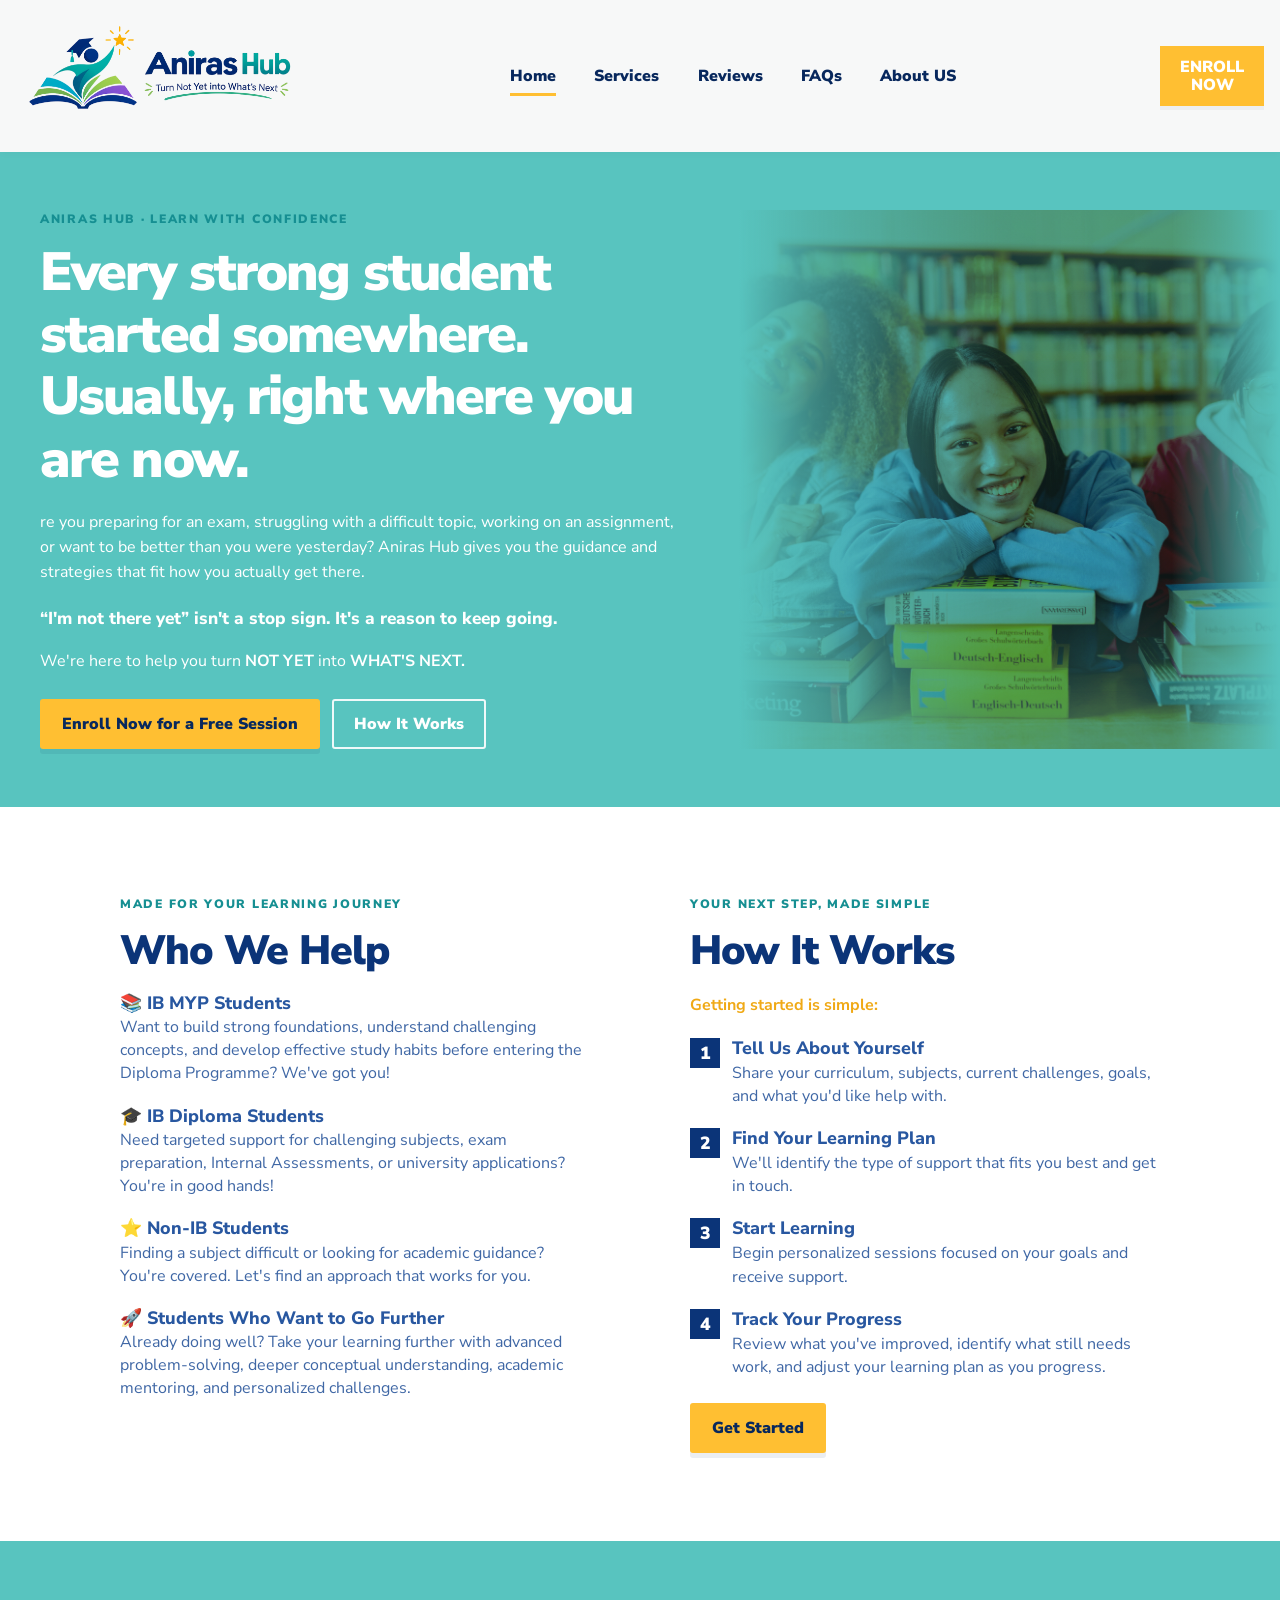
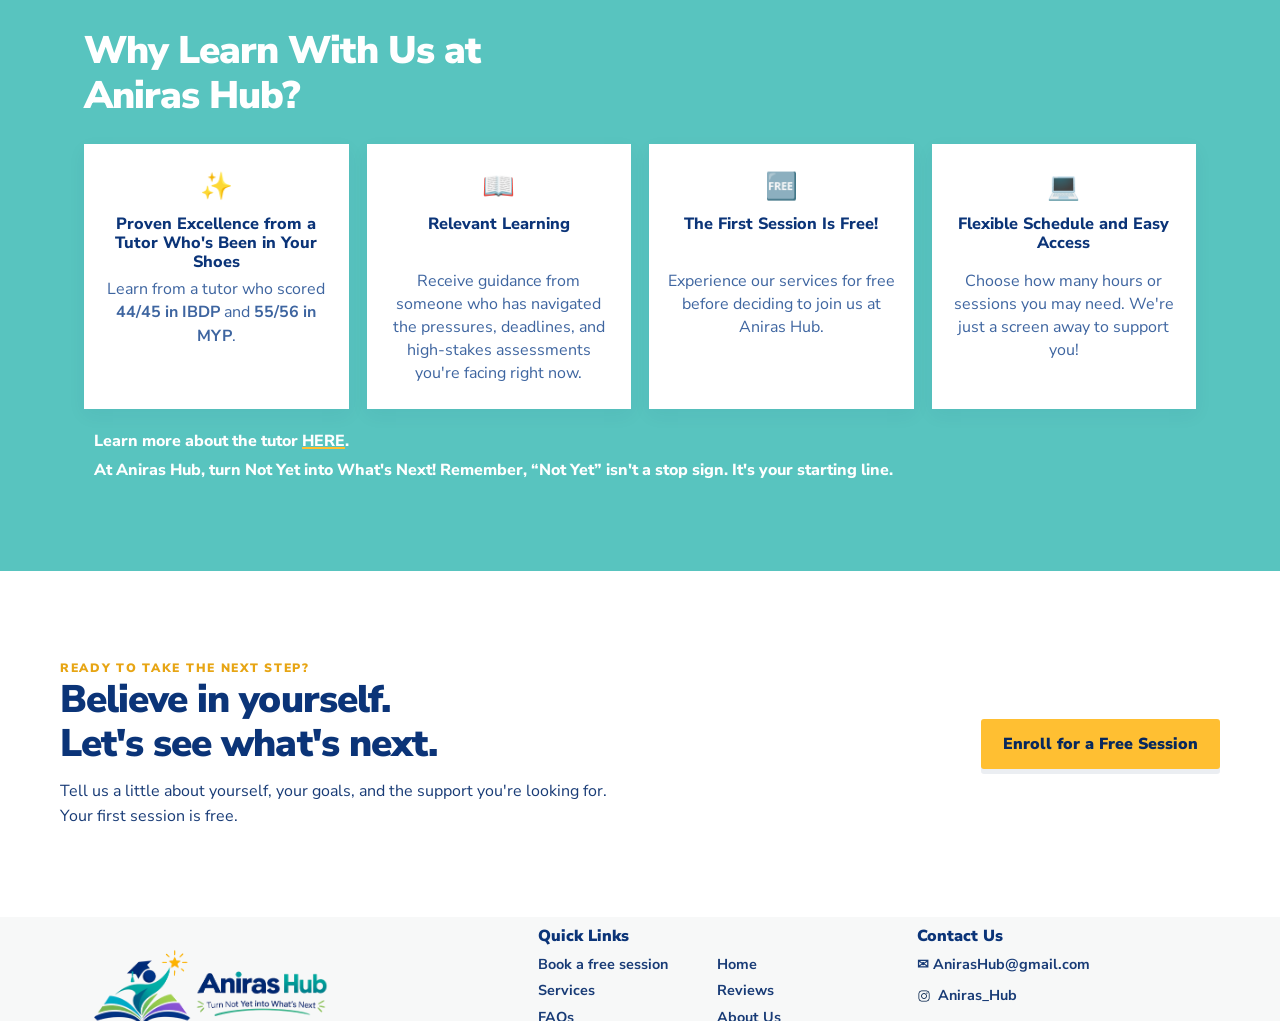
==== commit 1f16bc28: "Create index.html" ====
--- a/index.html
+++ b/index.html
@@ -1,80 +1,13 @@
-<!doctype html>
+<!DOCTYPE html>
 <html lang="en">
 <head>
-  <meta charset="utf-8">
-  <meta name="viewport" content="width=device-width, initial-scale=1">
-  <meta name="description" content="Personalized tutoring and academic guidance for IB MYP, IB Diploma, and other students at Aniras Hub.">
-  <title>Aniras Hub | Turn Not Yet into What's Next</title>
-  <link rel="icon" href="assets/aniras-hub-logo.png">
-  <link rel="preconnect" href="https://fonts.googleapis.com">
-  <link rel="preconnect" href="https://fonts.gstatic.com" crossorigin>
-  <link href="https://fonts.googleapis.com/css2?family=Nunito+Sans:wght@400;500;600;700;800;900&display=swap" rel="stylesheet">
-  <link rel="stylesheet" href="styles.css">
-  <script src="script.js" defer></script>
+    <meta charset="UTF-8">
+    <meta http-equiv="refresh" content="0; url=home.html">
+    <meta name="viewport" content="width=device-width, initial-scale=1.0">
+    <title>Redirecting...</title>
 </head>
 <body>
-  <div id="site-header"></div>
-  <main>
-    <section class="hero home-hero">
-      <div class="hero-copy">
-        <p class="eyebrow">ANIRAS HUB · LEARN WITH CONFIDENCE</p>
-        <h1>Every strong student started somewhere.<br><span>Usually, right where you are now.</span></h1>
-        <p>re you preparing for an exam, struggling with a difficult topic, working on an assignment, or want to be better than you were yesterday? Aniras Hub gives you the guidance and strategies that fit how you actually get there.</p>
-        <p class="hero-emphasis">“I'm not there yet” isn't a stop sign. It's a reason to keep going.</p>
-        <p>We're here to help you turn <strong>NOT YET</strong> into <strong>WHAT'S NEXT.</strong></p>
-        <div class="button-row">
-          <a class="button button-yellow" href="https://forms.gle/1qeqk1FDT8qyGmPd8" target="_blank" rel="noopener">Enroll Now for a Free Session</a>
-          <a class="button button-outline" href="#who-we-help">How It Works</a>
-        </div>
-      </div>
-      <div class="hero-photo-wrap">
-        <!-- IMAGE LOCATION: replace assets/students.jpg with your own file or change the URL here. -->
-        <img src="assets/students.jpg" alt="Students learning together in a library" class="hero-photo">
-      </div>
-    </section>
-
-    <section class="split-section section-pad" id="who-we-help">
-      <div class="who-list">
-        <p class="eyebrow">MADE FOR YOUR LEARNING JOURNEY</p>
-        <h2>Who We Help</h2>
-        <article class="audience-item"><h3>📚 IB MYP Students</h3><p>Want to build strong foundations, understand challenging concepts, and develop effective study habits before entering the Diploma Programme? We've got you!</p></article>
-        <article class="audience-item"><h3>🎓 IB Diploma Students</h3><p>Need targeted support for challenging subjects, exam preparation, Internal Assessments, or university applications? You're in good hands!</p></article>
-        <article class="audience-item"><h3>⭐ Non-IB Students</h3><p>Finding a subject difficult or looking for academic guidance? You're covered. Let's find an approach that works for you.</p></article>
-        <article class="audience-item"><h3>🚀 Students Who Want to Go Further</h3><p>Already doing well? Take your learning further with advanced problem-solving, deeper conceptual understanding, academic mentoring, and personalized challenges.</p></article>
-      </div>
-      <div class="steps-list">
-        <p class="eyebrow">YOUR NEXT STEP, MADE SIMPLE</p>
-        <h2>How It Works</h2>
-        <p class="section-intro">Getting started is simple:</p>
-        <ol class="steps">
-          <li><span class="step-number">1</span><div><h3>Tell Us About Yourself</h3><p>Share your curriculum, subjects, current challenges, goals, and what you'd like help with.</p></div></li>
-          <li><span class="step-number">2</span><div><h3>Find Your Learning Plan</h3><p>We'll identify the type of support that fits you best and get in touch.</p></div></li>
-          <li><span class="step-number">3</span><div><h3>Start Learning</h3><p>Begin personalized sessions focused on your goals and receive support.</p></div></li>
-          <li><span class="step-number">4</span><div><h3>Track Your Progress</h3><p>Review what you've improved, identify what still needs work, and adjust your learning plan as you progress.</p></div></li>
-        </ol>
-        <a class="button button-yellow" href="https://forms.gle/1qeqk1FDT8qyGmPd8" target="_blank" rel="noopener">Get Started</a>
-      </div>
-    </section>
-
-    <section class="benefits-section section-pad">
-      <div class="container">
-        <h2>Why Learn With Us at<br>Aniras Hub?</h2>
-        <div class="benefit-grid">
-          <article class="benefit-card"><span class="benefit-icon">✨</span><h3>Proven Excellence from a Tutor Who's Been in Your Shoes</h3><p>Learn from a tutor who scored <strong>44/45 in IBDP</strong> and <strong>55/56 in MYP</strong>.</p></article>
-          <article class="benefit-card"><span class="benefit-icon">📖</span><h3>Relevant Learning</h3><p>Receive guidance from someone who has navigated the pressures, deadlines, and high-stakes assessments you're facing right now.</p></article>
-          <article class="benefit-card"><span class="benefit-icon">🆓</span><h3>The First Session Is Free!</h3><p>Experience our services for free before deciding to join us at Aniras Hub.</p></article>
-          <article class="benefit-card"><span class="benefit-icon">💻</span><h3>Flexible Schedule and Easy Access</h3><p>Choose how many hours or sessions you may need. We're just a screen away to support you!</p></article>
-        </div>
-        <p class="tutor-link">Learn more about the tutor <a href="about.html">HERE</a>.</p>
-        <p class="brand-line">At Aniras Hub, turn Not Yet into What's Next! Remember, “Not Yet” isn't a stop sign. It's your starting line.</p>
-      </div>
-    </section>
-
-    <section class="final-cta section-pad">
-      <div><p class="eyebrow">READY TO TAKE THE NEXT STEP?</p><h2>Believe in yourself.<br>Let's see what's next.</h2><p>Tell us a little about yourself, your goals, and the support you're looking for.<br>Your first session is free.</p></div>
-      <a class="button button-yellow" href="https://forms.gle/1qeqk1FDT8qyGmPd8" target="_blank" rel="noopener">Enroll for a Free Session</a>
-    </section>
-  </main>
-  <div id="site-footer"></div>
+    <p>If you are not redirected automatically,
+       <a href="home.html">click here</a>.</p>
 </body>
 </html>
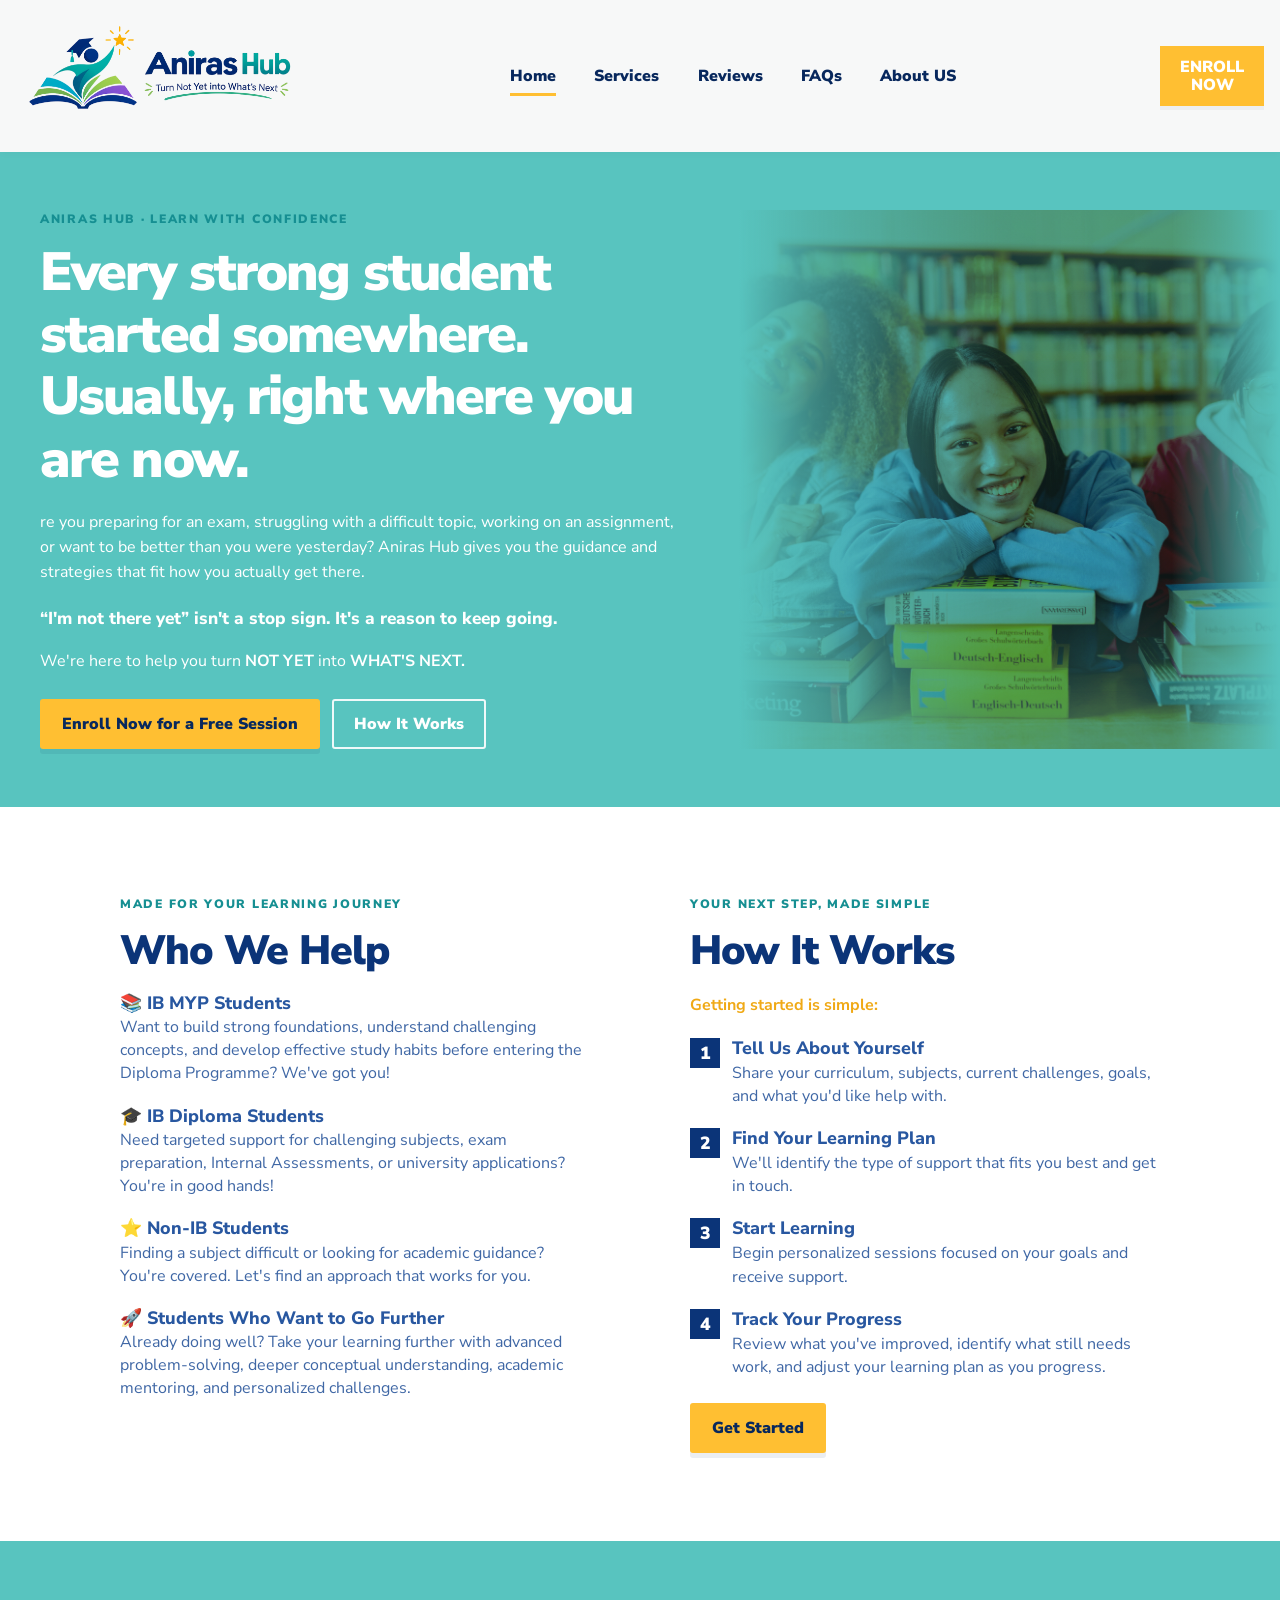
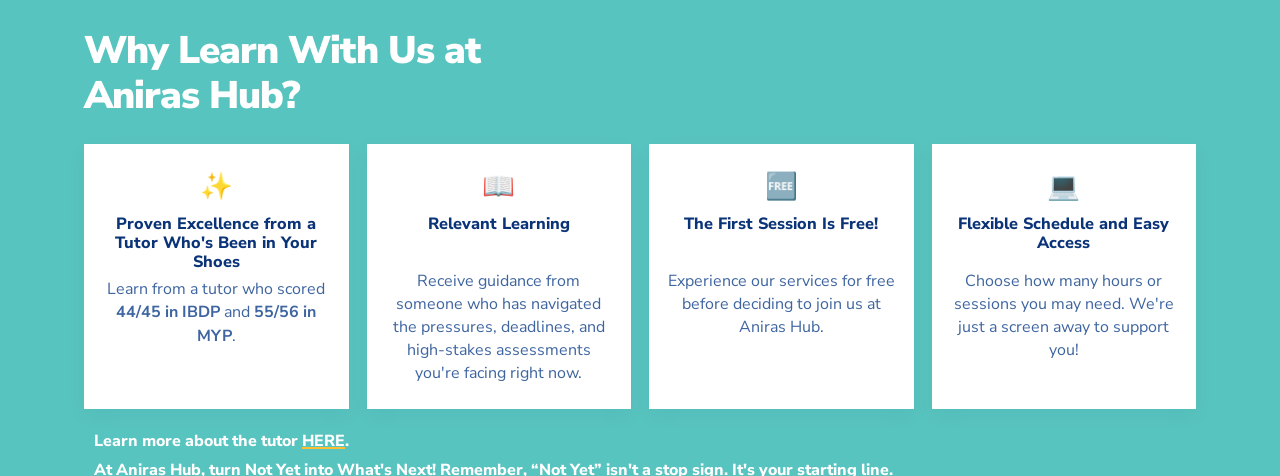
==== commit 7525fc7f: "Update index.html" ====
--- a/index.html
+++ b/index.html
@@ -1,6 +1,17 @@
 <!DOCTYPE html>
 <html lang="en">
 <head>
+
+    <!-- Google tag (gtag.js) -->
+<script async src="https://www.googletagmanager.com/gtag/js?id=G-6J0DE6ERBE"></script>
+<script>
+  window.dataLayer = window.dataLayer || [];
+  function gtag(){dataLayer.push(arguments);}
+  gtag('js', new Date());
+
+  gtag('config', 'G-6J0DE6ERBE');
+</script>
+    
     <meta charset="UTF-8">
     <meta http-equiv="refresh" content="0; url=home.html">
     <meta name="viewport" content="width=device-width, initial-scale=1.0">
